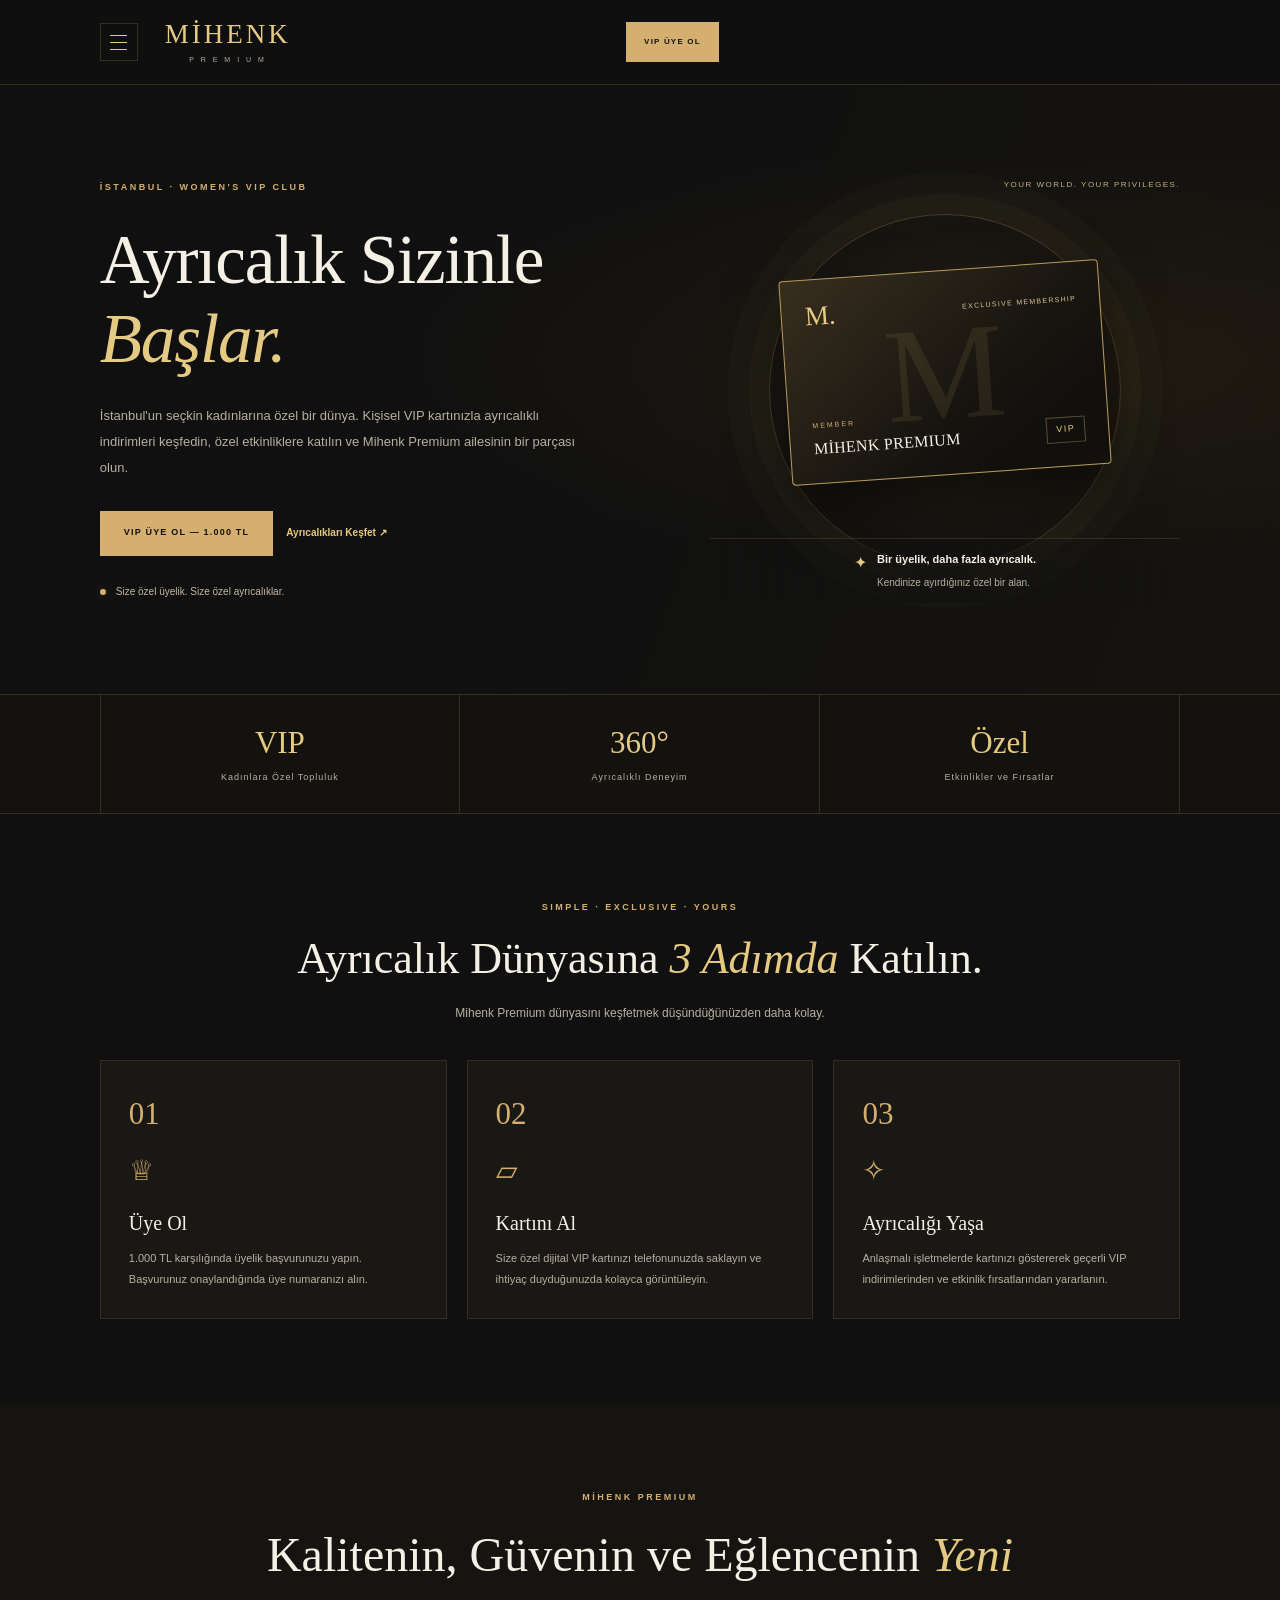
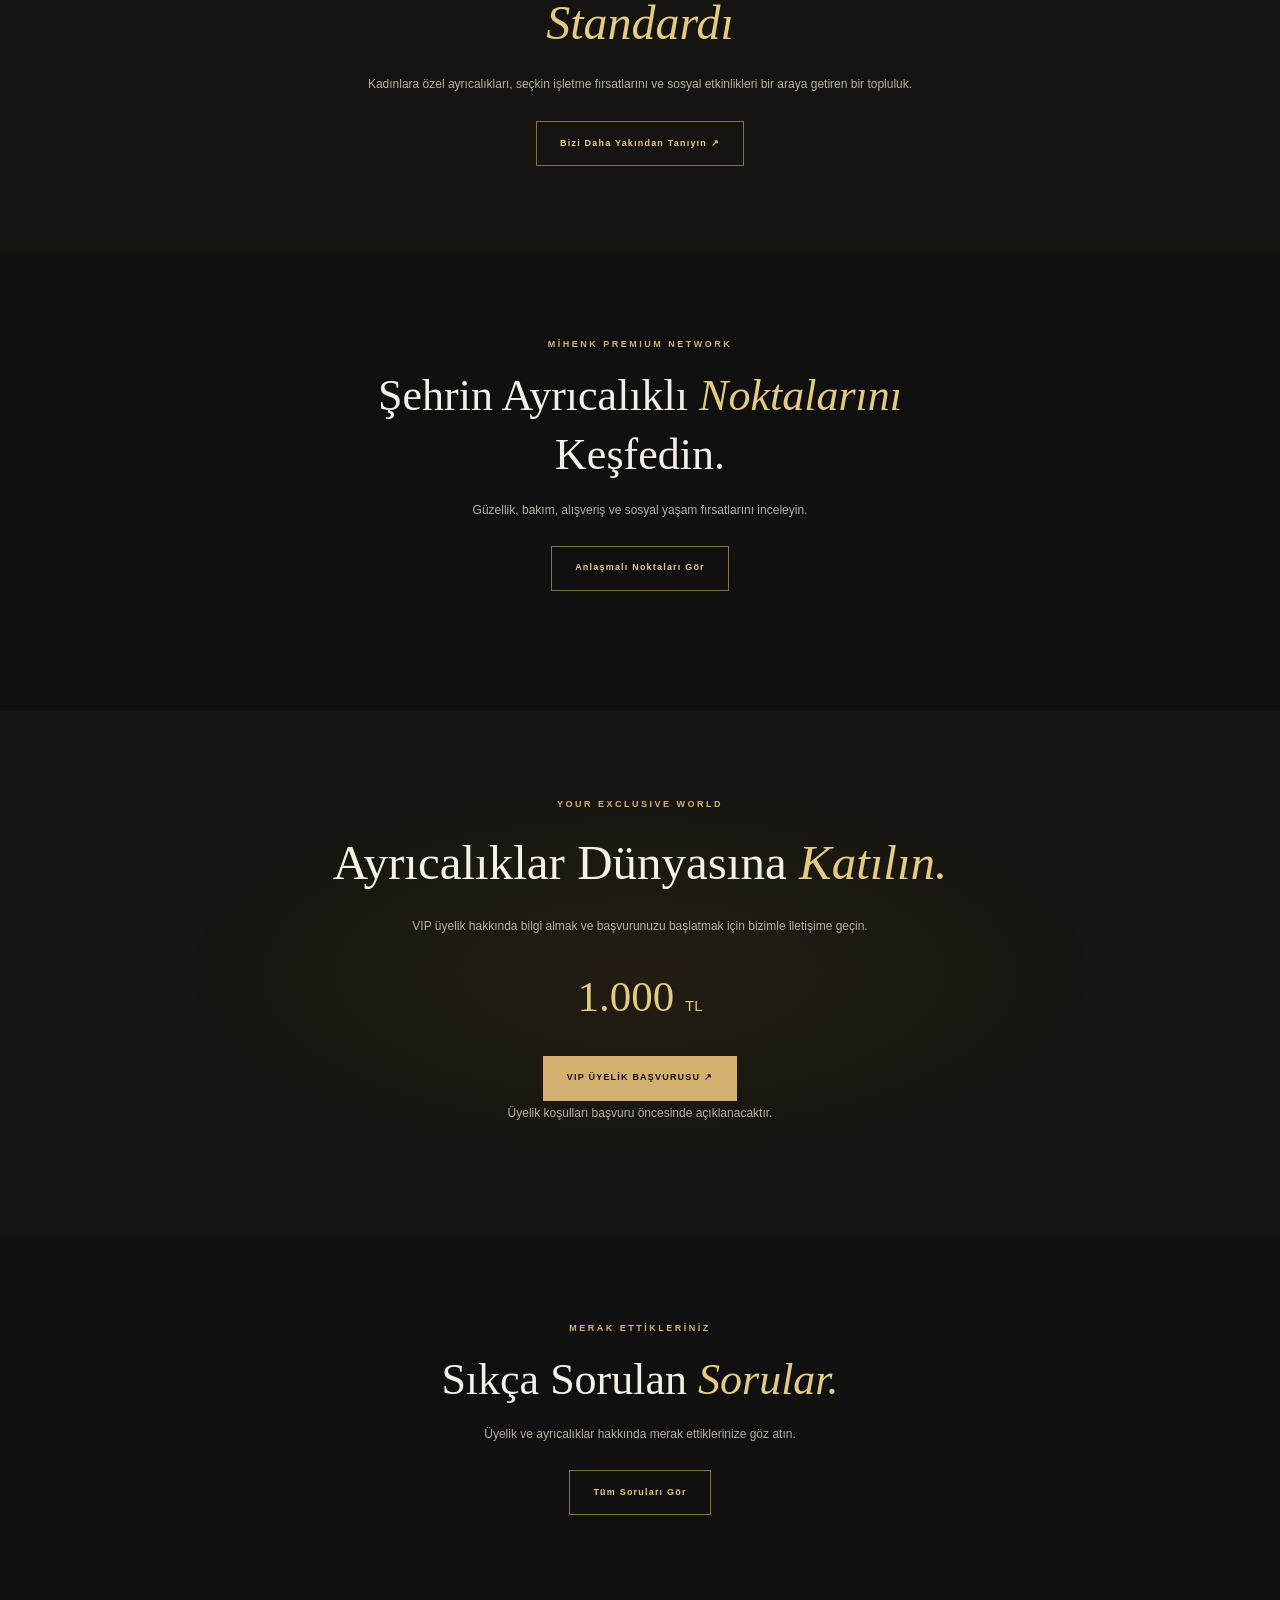
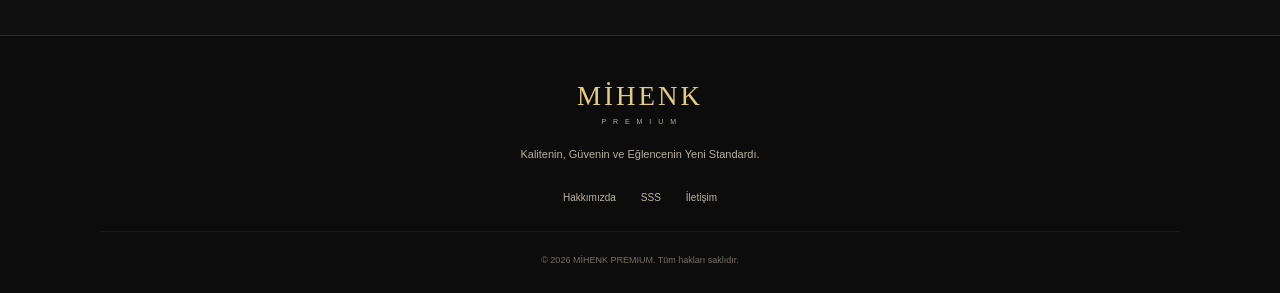
==== index.html @ b71041aa "Remove external font dependency" ====
<!DOCTYPE html>
<html lang="tr">
<head>
  <meta charset="UTF-8">
  <meta name="viewport" content="width=device-width, initial-scale=1.0">
  <meta name="theme-color" content="#101010">
  <meta name="description" content="MİHENK PREMIUM ile İstanbul'da kadınlara özel VIP ayrıcalıkları, fırsatları ve etkinlikleri keşfedin.">
  <title>MİHENK PREMIUM | Ana Sayfa</title>
  <link rel="stylesheet" href="style.css">
</head>
<body>

<header class="site-header">
  <button class="menu-toggle" id="menuToggle" aria-label="Menüyü aç" aria-expanded="false" aria-controls="mainNav" type="button">
    <span></span><span></span><span></span>
  </button>

  <a class="logo" href="index.html">
    <span class="logo-main">MİHENK</span>
    <span class="logo-sub">P R E M I U M</span>
  </a>

  <nav class="main-nav" id="mainNav">
    <a href="index.html">Ana Sayfa</a>
    <a href="hakkimizda.html">Hakkımızda</a>
    <a href="anlasmali-noktalar.html">Anlaşmalı Noktalar</a>
    <a href="magaza.html">Mağaza</a>
    <a href="etkinlikler.html">Etkinlikler</a>
    <a href="sss.html">SSS</a>
    <a href="iletisim.html">İletişim</a>
  </nav>

  <a class="button button-gold header-cta" href="iletisim.html">VIP ÜYE OL</a>
</header>

<main>
  <section class="hero">
    <div class="hero-content">
      <p class="eyebrow">İSTANBUL · WOMEN'S VIP CLUB</p>

      <h1>Ayrıcalık Sizinle <span>Başlar.</span></h1>

      <p class="hero-description">
        İstanbul'un seçkin kadınlarına özel bir dünya.
        Kişisel VIP kartınızla ayrıcalıklı indirimleri keşfedin,
        özel etkinliklere katılın ve Mihenk Premium ailesinin
        bir parçası olun.
      </p>

      <div class="hero-actions">
        <a class="button button-gold" href="iletisim.html">VIP ÜYE OL — 1.000 TL</a>
        <a class="text-link" href="anlasmali-noktalar.html">Ayrıcalıkları Keşfet ↗</a>
      </div>

      <div class="hero-trust">
        <span class="trust-dot"></span>
        <span>Size özel üyelik. Size özel ayrıcalıklar.</span>
      </div>
    </div>

    <div class="hero-visual">
      <div class="card-glow"></div>

      <div class="vip-card">
        <div class="vip-card-top">
          <span class="card-symbol">M.</span>
          <span class="card-label">EXCLUSIVE MEMBERSHIP</span>
        </div>

        <div class="card-emblem">M</div>

        <div class="vip-card-bottom">
          <div>
            <span class="card-small">MEMBER</span>
            <p>MİHENK PREMIUM</p>
          </div>
          <span class="card-chip">VIP</span>
        </div>
      </div>

      <div class="floating-label">
        <span class="floating-icon">✦</span>
        <div>
          <strong>Bir üyelik, daha fazla ayrıcalık.</strong>
          <p>Kendinize ayırdığınız özel bir alan.</p>
        </div>
      </div>

      <p class="visual-caption">YOUR WORLD. YOUR PRIVILEGES.</p>
    </div>
  </section>

  <section class="stats-section">
    <div class="stat-item">
      <span class="stat-number">VIP</span>
      <p>Kadınlara Özel Topluluk</p>
    </div>
    <div class="stat-item">
      <span class="stat-number">360°</span>
      <p>Ayrıcalıklı Deneyim</p>
    </div>
    <div class="stat-item">
      <span class="stat-number">Özel</span>
      <p>Etkinlikler ve Fırsatlar</p>
    </div>
  </section>

  <section class="section-pad">
    <div class="section-heading">
      <p class="eyebrow">SIMPLE · EXCLUSIVE · YOURS</p>
      <h2>Ayrıcalık Dünyasına <span>3 Adımda</span> Katılın.</h2>
      <p>Mihenk Premium dünyasını keşfetmek düşündüğünüzden daha kolay.</p>
    </div>

    <div class="steps-grid">
      <article class="step-card">
        <span class="step-number">01</span>
        <span class="step-icon">♕</span>
        <h3>Üye Ol</h3>
        <p>1.000 TL karşılığında üyelik başvurunuzu yapın. Başvurunuz onaylandığında üye numaranızı alın.</p>
      </article>

      <article class="step-card">
        <span class="step-number">02</span>
        <span class="step-icon">▱</span>
        <h3>Kartını Al</h3>
        <p>Size özel dijital VIP kartınızı telefonunuzda saklayın ve ihtiyaç duyduğunuzda kolayca görüntüleyin.</p>
      </article>

      <article class="step-card">
        <span class="step-number">03</span>
        <span class="step-icon">✧</span>
        <h3>Ayrıcalığı Yaşa</h3>
        <p>Anlaşmalı işletmelerde kartınızı göstererek geçerli VIP indirimlerinden ve etkinlik fırsatlarından yararlanın.</p>
      </article>
    </div>
  </section>

  <section class="section-pad home-about">
    <div class="about-intro">
      <p class="eyebrow">MİHENK PREMIUM</p>
      <h2>Kalitenin, Güvenin ve Eğlencenin <span>Yeni Standardı</span></h2>
      <p>
        Kadınlara özel ayrıcalıkları, seçkin işletme fırsatlarını ve
        sosyal etkinlikleri bir araya getiren bir topluluk.
      </p>
      <a class="button button-outline" href="hakkimizda.html">Bizi Daha Yakından Tanıyın ↗</a>
    </div>
  </section>

  <section class="section-pad">
    <div class="section-heading">
      <p class="eyebrow">MİHENK PREMIUM NETWORK</p>
      <h2>Şehrin Ayrıcalıklı <span>Noktalarını</span> Keşfedin.</h2>
      <p>Güzellik, bakım, alışveriş ve sosyal yaşam fırsatlarını inceleyin.</p>
      <a class="button button-outline" href="anlasmali-noktalar.html">Anlaşmalı Noktaları Gör</a>
    </div>
  </section>

  <section class="membership-section section-pad">
    <div class="membership-inner">
      <p class="eyebrow">YOUR EXCLUSIVE WORLD</p>
      <h2>Ayrıcalıklar Dünyasına <span>Katılın.</span></h2>
      <p>VIP üyelik hakkında bilgi almak ve başvurunuzu başlatmak için bizimle iletişime geçin.</p>
      <div class="membership-price">1.000 <span>TL</span></div>
      <a class="button button-gold" href="iletisim.html">VIP ÜYELİK BAŞVURUSU ↗</a>
      <p class="membership-note">Üyelik koşulları başvuru öncesinde açıklanacaktır.</p>
    </div>
  </section>

  <section class="section-pad">
    <div class="section-heading">
      <p class="eyebrow">MERAK ETTİKLERİNİZ</p>
      <h2>Sıkça Sorulan <span>Sorular.</span></h2>
      <p>Üyelik ve ayrıcalıklar hakkında merak ettiklerinize göz atın.</p>
      <a class="button button-outline" href="sss.html">Tüm Soruları Gör</a>
    </div>
  </section>
</main>

<footer class="site-footer">
  <a class="logo" href="index.html">
    <span class="logo-main">MİHENK</span>
    <span class="logo-sub">P R E M I U M</span>
  </a>
  <p>Kalitenin, Güvenin ve Eğlencenin Yeni Standardı.</p>
  <div class="footer-links">
    <a href="hakkimizda.html">Hakkımızda</a>
    <a href="sss.html">SSS</a>
    <a href="iletisim.html">İletişim</a>
  </div>
  <p class="copyright">© 2026 MİHENK PREMIUM. Tüm hakları saklıdır.</p>
</footer>

<script>
  const menuToggle = document.getElementById("menuToggle");
  const mainNav = document.getElementById("mainNav");

  menuToggle.addEventListener("click", () => {
    const isOpen = mainNav.classList.toggle("is-open");
    menuToggle.setAttribute("aria-expanded", String(isOpen));
    menuToggle.setAttribute("aria-label", isOpen ? "Menüyü kapat" : "Menüyü aç");
  });

  mainNav.querySelectorAll("a").forEach(link => {
    link.addEventListener("click", () => {
      mainNav.classList.remove("is-open");
      menuToggle.setAttribute("aria-expanded", "false");
      menuToggle.setAttribute("aria-label", "Menüyü aç");
    });
  });

  document.addEventListener("click", event => {
    if (!mainNav.contains(event.target) && !menuToggle.contains(event.target)) {
      mainNav.classList.remove("is-open");
      menuToggle.setAttribute("aria-expanded", "false");
      menuToggle.setAttribute("aria-label", "Menüyü aç");
    }
  });

  document.addEventListener("keydown", event => {
    if (event.key === "Escape") {
      mainNav.classList.remove("is-open");
      menuToggle.setAttribute("aria-expanded", "false");
      menuToggle.setAttribute("aria-label", "Menüyü aç");
      menuToggle.focus();
    }
  });
</script>

</body>
</html>
---- style.css ----
/* =========================================================
   MİHENK PREMIUM
   COMPLETE STYLE.CSS
   ========================================================= */

/* 1. VARIABLES */

:root {
  --bg: #101010;
  --bg-soft: #151411;
  --bg-card: #1a1814;
  --gold: #d4af70;
  --gold-light: #e5ca83;
  --gold-dark: #8b7040;
  --text: #f5f0e6;
  --muted: #b8afa0;
  --border: #352d20;
  --heading: Georgia, "Times New Roman", serif;
--body: Arial, Helvetica, sans-serif;
  --page-padding: 7.8%;
  --transition: 0.25s ease;
}

/* 2. RESET */

* {
  box-sizing: border-box;
}

html {
  scroll-behavior: smooth;
  scroll-padding-top: 100px;
}

body {
  margin: 0;
  background: var(--bg);
  color: var(--text);
  font-family: var(--body);
  font-size: 14px;
  line-height: 1.6;
  -webkit-font-smoothing: antialiased;
}

h1,
h2,
h3,
h4,
p {
  overflow-wrap: break-word;
}

a {
  color: inherit;
  text-decoration: none;
}

img,
svg {
  display: block;
  max-width: 100%;
}

button,
input,
select,
textarea {
  font: inherit;
}

button {
  color: inherit;
}

[hidden] {
  display: none !important;
}

::selection {
  background: var(--gold);
  color: #101010;
}

:focus-visible {
  outline: 2px solid var(--gold-light);
  outline-offset: 4px;
}

/* 3. COMMON ELEMENTS */

.eyebrow {
  margin: 0;
  color: var(--gold);
  font-size: 9px;
  font-weight: 600;
  letter-spacing: 2.5px;
  line-height: 1.8;
  text-transform: uppercase;
}

.section-pad {
  padding: 85px var(--page-padding);
}

.section-heading {
  max-width: 700px;
  margin: 0 auto 35px;
  text-align: center;
}

.section-heading h2 {
  margin: 14px 0;
  font-family: var(--heading);
  font-size: clamp(31px, 4vw, 44px);
  font-weight: 400;
  line-height: 1.35;
}

.section-heading h2 span,
.split-content h2 span,
.page-hero h1 span,
.about-page-copy h2 span,
.about-experience-heading h2 span,
.store-welcome h2 span,
.store-benefit-content h2 span,
.event-featured-copy h2 span,
.events-cta h2 span,
.contact-intro h2 span,
.contact-form-heading h2 span,
.contact-partner-cta h2 span,
.faq-intro h2 span,
.cta-section h2 span,
.home-cta h2 span,
.faq-contact-copy h2 span {
  color: var(--gold-light);
  font-style: italic;
}

.section-heading > p:last-of-type {
  color: var(--muted);
  font-size: 12px;
  line-height: 1.9;
}

.section-heading .button {
  margin-top: 12px;
}

.section-note {
  max-width: 850px;
  margin: 30px auto 0;
  color: #8f8779;
  font-size: 10px;
  line-height: 1.9;
  text-align: center;
}

.text-link {
  display: inline-flex;
  align-items: center;
  gap: 8px;
  color: var(--gold-light);
  font-size: 10px;
  font-weight: 600;
  transition: color var(--transition);
}

.text-link:hover {
  color: #fff0c4;
}

/* 4. BUTTONS */

.button {
  display: inline-flex;
  min-height: 45px;
  align-items: center;
  justify-content: center;
  gap: 10px;
  padding: 13px 23px;
  border: 1px solid transparent;
  border-radius: 0;
  font-size: 9px;
  font-weight: 700;
  letter-spacing: 1.2px;
  line-height: 1.5;
  text-align: center;
  cursor: pointer;
  transition:
    background var(--transition),
    color var(--transition),
    border-color var(--transition),
    transform var(--transition);
}

.button:hover {
  transform: translateY(-2px);
}

.button-gold {
  border-color: var(--gold);
  background: var(--gold);
  color: #14110c;
}

.button-gold:hover {
  border-color: var(--gold-light);
  background: var(--gold-light);
  color: #101010;
}

.button-outline {
  border-color: var(--gold-dark);
  background: transparent;
  color: var(--gold-light);
}

.button-outline:hover {
  border-color: var(--gold);
  background: #d4af7012;
  color: #fff0c4;
}

.button-dark {
  border-color: var(--border);
  background: #171612;
  color: var(--text);
}

.button-dark:hover {
  border-color: var(--gold-dark);
}

/* 5. HEADER */

.site-header {
  position: sticky;
  z-index: 1000;
  top: 0;
  display: grid;
  grid-template-columns: 45px minmax(130px, 1fr) auto minmax(120px, 1fr);
  align-items: center;
  gap: 20px;
  min-height: 85px;
  padding: 12px var(--page-padding);
  border-bottom: 1px solid var(--border);
  background: rgba(16, 16, 16, 0.97);
  backdrop-filter: blur(14px);
  -webkit-backdrop-filter: blur(14px);
}

.logo {
  display: inline-flex;
  width: fit-content;
  flex-shrink: 0;
  flex-direction: column;
  align-items: center;
  justify-content: center;
}

.logo-main {
  color: var(--gold-light);
  font-family: var(--heading);
  font-size: 27px;
  font-weight: 500;
  letter-spacing: 3px;
  line-height: 1.15;
}

.logo-sub {
  margin-top: 5px;
  color: var(--muted);
  font-size: 7px;
  font-weight: 500;
  letter-spacing: 2.5px;
  line-height: 1.4;
  text-align: center;
}

.menu-toggle {
  display: flex;
  width: 38px;
  height: 38px;
  align-items: center;
  justify-content: center;
  flex-direction: column;
  gap: 6px;
  padding: 7px;
  border: 1px solid var(--border);
  background: transparent;
  cursor: pointer;
  transition: border-color var(--transition);
}

.menu-toggle:hover {
  border-color: var(--gold-dark);
}

.menu-toggle span {
  display: block;
  width: 17px;
  height: 1px;
  background: var(--gold-light);
  transition: transform var(--transition), opacity var(--transition);
}

.menu-toggle[aria-expanded="true"] span:first-child {
  transform: translateY(3.5px) rotate(45deg);
}

.menu-toggle[aria-expanded="true"] span:nth-child(2) {
  opacity: 0;
}

.menu-toggle[aria-expanded="true"] span:last-child {
  transform: translateY(-3.5px) rotate(-45deg);
}

.main-nav {
  position: absolute;
  top: calc(100% + 1px);
  left: var(--page-padding);
  display: flex;
  width: min(340px, calc(100vw - 2 * var(--page-padding)));
  max-height: 75vh;
  flex-direction: column;
  overflow-y: auto;
  padding: 12px 22px;
  border: 1px solid var(--border);
  background: #13120f;
  box-shadow: 0 20px 50px #0008;
  opacity: 0;
  pointer-events: none;
  transform: translateY(-8px);
  transition: opacity var(--transition), transform var(--transition);
}

.main-nav.is-open {
  opacity: 1;
  pointer-events: auto;
  transform: translateY(0);
}

.main-nav a {
  display: block;
  padding: 15px 5px;
  border-bottom: 1px solid #352d206b;
  color: #e2dbcf;
  font-size: 12px;
  transition: color var(--transition);
}

.main-nav a:last-child {
  border-bottom: 0;
}

.main-nav a:hover,
.main-nav a[aria-current="page"] {
  color: var(--gold-light);
}

.header-cta {
  justify-self: end;
  min-height: 40px;
  padding: 11px 17px;
  font-size: 8px;
}

/* 6. HOMEPAGE HERO */

.hero {
  position: relative;
  display: grid;
  min-height: 610px;
  grid-template-columns: minmax(0, 1.1fr) minmax(0, 0.9fr);
  align-items: center;
  gap: 35px;
  overflow: hidden;
  padding: 80px var(--page-padding);
  border-bottom: 1px solid var(--border);
  background:
    radial-gradient(ellipse at 80% 45%, #72501d24, transparent 45%),
    linear-gradient(110deg, #101010 45%, #15130f);
}

.hero-content {
  position: relative;
  z-index: 1;
  max-width: 650px;
  min-width: 0;
}

.hero h1 {
  margin: 24px 0;
  font-family: var(--heading);
  font-size: clamp(43px, 5.4vw, 74px);
  font-weight: 400;
  line-height: 1.15;
  letter-spacing: -1.2px;
}

.hero h1 span {
  display: block;
  color: var(--gold-light);
  font-style: italic;
}

.hero-description {
  max-width: 490px;
  color: var(--muted);
  font-size: 13px;
  line-height: 2;
}

.hero-actions {
  display: flex;
  flex-wrap: wrap;
  align-items: center;
  gap: 13px;
  margin-top: 30px;
}

.hero-trust {
  display: flex;
  align-items: center;
  gap: 10px;
  margin-top: 28px;
  color: #c3b8a6;
  font-size: 10px;
}

.trust-dot {
  width: 6px;
  height: 6px;
  flex-shrink: 0;
  border-radius: 50%;
  background: var(--gold);
  box-shadow: 0 0 12px #d4af7050;
}

/* 7. VIP CARD — MATCHES YOUR HTML */

.hero-visual {
  position: relative;
  display: flex;
  width: 100%;
  min-width: 0;
  min-height: 440px;
  align-items: center;
  justify-content: center;
  overflow: hidden;
  isolation: isolate;
}

.hero-visual::before {
  position: absolute;
  z-index: -2;
  top: 50%;
  left: 50%;
  width: 350px;
  height: 350px;
  border: 1px solid #d4af7040;
  border-radius: 50%;
  box-shadow:
    0 0 0 20px #d4af7008,
    0 0 0 42px #d4af7005;
  content: "";
  transform: translate(-50%, -50%);
}

.card-glow {
  position: absolute;
  z-index: -1;
  top: 50%;
  left: 50%;
  width: 310px;
  height: 310px;
  border-radius: 50%;
  background: radial-gradient(
    circle,
    #d4af7018,
    #d4af7005 55%,
    transparent 75%
  );
  pointer-events: none;
  transform: translate(-50%, -50%);
}

.vip-card {
  position: relative;
  z-index: 2;
  display: flex;
  width: 320px;
  max-width: calc(100% - 30px);
  height: 205px;
  min-height: 205px;
  flex: 0 1 320px;
  flex-direction: column;
  align-items: stretch;
  justify-content: space-between;
  gap: 0;
  margin: -35px 0 0;
  padding: 23px;
  overflow: hidden;
  border: 1px solid #b99a5c;
  border-radius: 4px;
  background:
    linear-gradient(135deg, #d4af7017, transparent 60%),
    linear-gradient(145deg, #282116, #11100d 80%);
  box-shadow: 0 22px 55px #0008;
  text-align: left;
  transform: rotate(-4deg);
  transition: transform 0.3s ease;
}

.vip-card:hover {
  transform: rotate(0deg) translateY(-3px);
}

.vip-card .vip-card-top {
  position: relative;
  z-index: 2;
  display: flex;
  width: 100%;
  flex: 0 0 auto;
  flex-direction: row;
  align-items: center;
  justify-content: space-between;
  gap: 12px;
  margin: 0;
  padding: 0;
}

.vip-card .card-symbol {
  display: block;
  position: static;
  flex: 0 0 auto;
  color: var(--gold-light);
  font-family: var(--heading);
  font-size: 27px;
  line-height: 1;
}

.vip-card .card-label {
  display: block;
  position: static;
  flex: 0 1 auto;
  margin: 0;
  color: #d8c49b;
  font-family: var(--body);
  font-size: 7px;
  font-weight: 500;
  letter-spacing: 1.3px;
  line-height: 1.6;
  text-align: right;
}

.vip-card .card-emblem {
  position: absolute;
  z-index: 0;
  top: 50%;
  left: 50%;
  display: block;
  width: auto;
  margin: 0;
  padding: 0;
  color: #d4af701b;
  font-family: var(--heading);
  font-size: 135px;
  font-weight: 400;
  line-height: 1;
  pointer-events: none;
  transform: translate(-50%, -50%);
}

.vip-card .vip-card-bottom {
  position: relative;
  z-index: 2;
  display: flex;
  width: 100%;
  flex: 0 0 auto;
  flex-direction: row;
  align-items: flex-end;
  justify-content: space-between;
  gap: 12px;
  margin: 0;
  padding: 0;
}

.vip-card .vip-card-bottom > div {
  display: block;
  min-width: 0;
  margin: 0;
  padding: 0;
}

.vip-card .card-small {
  display: block;
  position: static;
  margin: 0 0 7px;
  color: var(--gold);
  font-size: 7px;
  letter-spacing: 2px;
  line-height: 1.4;
}

.vip-card .vip-card-bottom p {
  display: block;
  position: static;
  margin: 0;
  padding: 0;
  color: var(--text);
  font-family: var(--heading);
  font-size: 16px;
  font-weight: 400;
  letter-spacing: 0.3px;
  line-height: 1.4;
}

.vip-card .card-chip {
  display: block;
  position: static;
  flex: 0 0 auto;
  margin: 0;
  padding: 6px 9px;
  border: 1px solid #d4af7060;
  color: var(--gold-light);
  font-size: 9px;
  letter-spacing: 1.5px;
  line-height: 1.3;
}

.floating-label {
  position: absolute;
  z-index: 3;
  right: 0;
  bottom: 7px;
  left: 0;
  display: flex;
  width: 100%;
  flex-direction: row;
  align-items: flex-start;
  justify-content: center;
  gap: 10px;
  margin: 0;
  padding: 12px 8px;
  border-top: 1px solid #d4af7026;
  background: linear-gradient(90deg, transparent, #101010b8, transparent);
  text-align: left;
}

.floating-icon {
  display: block;
  flex: 0 0 auto;
  margin: 0;
  color: var(--gold-light);
  font-size: 16px;
  line-height: 1.5;
}

.floating-label > div {
  min-width: 0;
}

.floating-label strong {
  display: block;
  margin: 0;
  color: var(--text);
  font-size: 11px;
  line-height: 1.6;
}

.floating-label p {
  display: block;
  margin: 5px 0 0;
  color: var(--muted);
  font-size: 10px;
  line-height: 1.7;
}

.visual-caption {
  position: absolute;
  z-index: 2;
  top: 8px;
  right: 0;
  margin: 0;
  color: #c1ad82;
  font-size: 8px;
  letter-spacing: 1.5px;
  line-height: 1.7;
  text-align: right;
}

/* 8. STATS */

.stats-section {
  display: grid;
  grid-template-columns: repeat(3, minmax(0, 1fr));
  padding: 0 var(--page-padding);
  border-bottom: 1px solid var(--border);
  background: #13120f;
}

.stat-item {
  padding: 28px 15px;
  border-right: 1px solid var(--border);
  text-align: center;
}

.stat-item:first-child {
  border-left: 1px solid var(--border);
}

.stat-number {
  color: var(--gold-light);
  font-family: var(--heading);
  font-size: 31px;
  line-height: 1.3;
}

.stat-item p,
.stat-label {
  margin: 7px 0 0;
  color: var(--muted);
  font-size: 9px;
  letter-spacing: 1px;
}

/* 9. STEPS AND CARDS */

.steps-grid,
.feature-grid,
.benefits-grid {
  display: grid;
  grid-template-columns: repeat(3, minmax(0, 1fr));
  gap: 20px;
}

.step-card,
.feature-card,
.benefit-card {
  position: relative;
  min-width: 0;
  padding: 28px;
  border: 1px solid var(--border);
  background: var(--bg-card);
  transition: border-color var(--transition), transform var(--transition);
}

.step-card:hover,
.feature-card:hover,
.benefit-card:hover {
  border-color: var(--gold-dark);
  transform: translateY(-4px);
}

.step-number {
  color: var(--gold);
  font-family: var(--heading);
  font-size: 31px;
}

.step-icon,
.feature-icon,
.benefit-icon {
  display: block;
  margin-top: 10px;
  color: var(--gold);
  font-size: 28px;
}

.step-card h3,
.feature-card h3,
.benefit-card h3 {
  margin: 16px 0 10px;
  font-family: var(--heading);
  font-size: 20px;
  font-weight: 400;
  line-height: 1.45;
}

.step-card p,
.feature-card p,
.benefit-card p {
  margin: 0;
  color: var(--muted);
  font-size: 11px;
  line-height: 1.9;
}

/* 10. HOMEPAGE ABOUT */

.home-about {
  background: #151411;
}

.about-intro {
  max-width: 820px;
  margin: 0 auto;
  text-align: center;
}

.about-intro h2 {
  margin: 16px 0;
  font-family: var(--heading);
  font-size: clamp(32px, 4.5vw, 48px);
  font-weight: 400;
  line-height: 1.4;
}

.about-intro h2 span {
  color: var(--gold-light);
  font-style: italic;
}

.about-intro > p:not(.eyebrow) {
  max-width: 620px;
  margin: 0 auto 25px;
  color: var(--muted);
  font-size: 12px;
  line-height: 2;
}

/* 11. SPLIT SECTIONS */

.split-section {
  display: grid;
  grid-template-columns: minmax(0, 1fr) minmax(0, 1fr);
  align-items: center;
  gap: 65px;
}

.split-content h2 {
  margin: 16px 0;
  font-family: var(--heading);
  font-size: clamp(32px, 4vw, 46px);
  font-weight: 400;
  line-height: 1.3;
}

.split-content > p:not(.eyebrow) {
  color: var(--muted);
  font-size: 12px;
  line-height: 2;
}

.split-content .button {
  margin-top: 18px;
}

.split-art {
  position: relative;
  display: flex;
  min-height: 370px;
  align-items: center;
  justify-content: center;
  overflow: hidden;
  border: 1px solid #554326;
  background:
    radial-gradient(ellipse at center, #7b5d2d38, transparent 65%),
    #171510;
}

.split-art::before {
  position: absolute;
  width: 240px;
  height: 240px;
  border: 1px solid #d4af7050;
  border-radius: 50%;
  box-shadow: 0 0 0 20px #d4af7008, 0 0 0 40px #d4af7005;
  content: "";
}

.split-art-letter {
  position: relative;
  color: #d4af7035;
  font-family: var(--heading);
  font-size: 170px;
}

/* 12. MEMBERSHIP CTA */

.membership-section,
.cta-section,
.home-cta {
  position: relative;
  overflow: hidden;
  background:
    radial-gradient(ellipse at center, #72501d25, transparent 60%),
    #151411;
  text-align: center;
}

.membership-inner {
  max-width: 760px;
  margin: 0 auto;
}

.membership-inner h2,
.cta-section h2,
.home-cta h2 {
  margin: 18px auto;
  font-family: var(--heading);
  font-size: clamp(33px, 4.5vw, 49px);
  font-weight: 400;
  line-height: 1.35;
}

.membership-inner h2 span {
  color: var(--gold-light);
  font-style: italic;
}

.membership-inner > p:not(.eyebrow),
.cta-section > p:not(.eyebrow),
.home-cta > p:not(.eyebrow) {
  max-width: 620px;
  margin: 0 auto 25px;
  color: var(--muted);
  font-size: 12px;
  line-height: 2;
}

.membership-price {
  margin: 24px 0;
  color: var(--gold-light);
  font-family: var(--heading);
  font-size: 43px;
}

.membership-price span {
  font-family: var(--body);
  font-size: 15px;
}

.membership-inner .membership-note {
  margin-top: 18px;
  color: #8f8779;
  font-size: 10px;
}

/* 13. INNER PAGE HERO */

.page-hero {
  padding: 85px var(--page-padding) 65px;
  border-bottom: 1px solid var(--border);
  background:
    radial-gradient(ellipse at 80% 10%, #72501d20, transparent 45%),
    #101010;
}

.page-hero h1 {
  max-width: 850px;
  margin: 20px 0;
  font-family: var(--heading);
  font-size: clamp(38px, 5vw, 62px);
  font-weight: 400;
  line-height: 1.2;
}

.page-hero > p:not(.eyebrow) {
  max-width: 620px;
  color: var(--muted);
  font-size: 13px;
  line-height: 2;
}

.breadcrumbs {
  display: flex;
  flex-wrap: wrap;
  gap: 12px;
  margin-top: 28px;
  color: #9d9383;
  font-size: 11px;
}

.breadcrumbs a:hover {
  color: var(--gold-light);
}

/* 14. ABOUT PAGE */

.about-page-intro {
  display: grid;
  grid-template-columns: minmax(0, 1fr) minmax(0, 0.85fr);
  align-items: center;
  gap: 65px;
}

.about-page-copy h2,
.about-experience-heading h2 {
  margin: 18px 0;
  font-family: var(--heading);
  font-size: clamp(32px, 4vw, 46px);
  font-weight: 400;
  line-height: 1.3;
}

.about-page-copy > p:not(.eyebrow) {
  color: var(--muted);
  font-size: 13px;
  line-height: 2;
}

.about-page-copy .button {
  margin-top: 15px;
}

.about-page-art {
  position: relative;
  display: flex;
  min-height: 390px;
  align-items: center;
  justify-content: center;
  overflow: hidden;
  border: 1px solid #554326;
  background:
    radial-gradient(ellipse at center, #7b5d2d38, transparent 65%),
    #171510;
}

.about-art-ring {
  position: absolute;
  width: 250px;
  height: 250px;
  border: 1px solid #d4af7060;
  border-radius: 50%;
  box-shadow: 0 0 0 20px #d4af7008, 0 0 0 40px #d4af7005;
}

.about-art-letter {
  color: #d4af7030;
  font-family: var(--heading);
  font-size: 210px;
  line-height: 1;
}

.about-art-caption {
  position: absolute;
  right: 20px;
  bottom: 20px;
  left: 20px;
  padding-top: 14px;
  border-top: 1px solid #d4af7030;
  color: var(--gold-light);
  font-size: 10px;
  letter-spacing: 2px;
}

.about-art-caption p {
  margin: 5px 0 0;
  color: var(--muted);
  font-size: 8px;
}

.values-section {
  background: #151411;
}

.about-experience {
  display: grid;
  grid-template-columns: minmax(0, 0.8fr) minmax(0, 1.2fr);
  gap: 55px;
}

.about-experience-heading h2 {
  max-width: 470px;
}

.experience-list {
  border-top: 1px solid var(--border);
}

.experience-row {
  display: grid;
  grid-template-columns: 55px minmax(0, 1fr);
  gap: 18px;
  padding: 23px 0;
  border-bottom: 1px solid var(--border);
}

.experience-number {
  color: var(--gold);
  font-family: var(--heading);
  font-size: 20px;
}

.experience-row h3 {
  margin: 0 0 8px;
  font-family: var(--heading);
  font-size: 18px;
  font-weight: 400;
}

.experience-row p {
  margin: 0;
  color: var(--muted);
  font-size: 12px;
  line-height: 1.9;
}

/* 15. PARTNER PAGE */

.partners-intro {
  background: #101010;
}

.partner-highlight {
  display: flex;
  align-items: flex-start;
  gap: 22px;
  max-width: 850px;
  margin: 0 auto;
  padding: 28px;
  border: 1px solid var(--border);
  background: linear-gradient(120deg, #1c1a15, #121212);
}

.partner-highlight-icon {
  flex-shrink: 0;
  color: var(--gold);
  font-family: var(--heading);
  font-size: 38px;
  line-height: 1.2;
}

.partner-highlight h3 {
  margin: 10px 0;
  font-family: var(--heading);
  font-size: 24px;
  font-weight: 400;
}

.partner-highlight p:not(.eyebrow) {
  margin: 0;
  color: var(--muted);
  font-size: 12px;
  line-height: 1.9;
}

.partner-categories,
.partner-usage {
  background: #151411;
}

.partner-card-icon {
  display: block;
  margin-bottom: 10px;
  color: var(--gold);
  font-size: 28px;
}

.category-wellness {
  background: radial-gradient(ellipse at 85% 15%, #48634a30, transparent 50%), #191713;
}

.category-experience {
  background: radial-gradient(ellipse at 85% 15%, #67502e35, transparent 50%), #191713;
}

.partner-list-section {
  background: #101010;
}

.partner-empty {
  max-width: 680px;
  margin: 0 auto;
  padding: 45px 30px;
  border: 1px solid var(--border);
  background: linear-gradient(145deg, #1b1915, #121212);
  text-align: center;
}

.partner-empty-symbol {
  color: #d4af7045;
  font-family: var(--heading);
  font-size: 65px;
  line-height: 1.2;
}

.partner-empty h3 {
  margin: 15px 0;
  font-family: var(--heading);
  font-size: 26px;
  font-weight: 400;
}

.partner-empty p {
  max-width: 490px;
  margin: 0 auto 25px;
  color: var(--muted);
  font-size: 12px;
  line-height: 2;
}

/* 16. STORE PAGE */

.store-welcome {
  display: grid;
  grid-template-columns: minmax(0, 1fr) 220px;
  align-items: center;
  gap: 35px;
  padding: 35px;
  border: 1px solid var(--border);
  background: radial-gradient(ellipse at 90% 20%, #72501d20, transparent 50%), #151411;
}

.store-welcome h2 {
  margin: 14px 0;
  font-family: var(--heading);
  font-size: clamp(30px, 4vw, 43px);
  font-weight: 400;
  line-height: 1.3;
}

.store-welcome > div:first-child > p:last-child {
  max-width: 650px;
  color: var(--muted);
  font-size: 12px;
  line-height: 2;
}

.store-welcome-mark {
  display: flex;
  min-height: 170px;
  align-items: center;
  justify-content: center;
  flex-direction: column;
  border: 1px solid #d4af7040;
  background: #d4af7008;
}

.store-welcome-mark span {
  color: #d4af7070;
  font-family: var(--heading);
  font-size: 90px;
  line-height: 1;
}

.store-welcome-mark p {
  margin: 12px 0 0;
  color: var(--gold);
  font-size: 8px;
  letter-spacing: 2px;
}

.store-catalog {
  background: #151411;
}

.catalog-heading {
  display: flex;
  align-items: flex-end;
  justify-content: space-between;
  gap: 25px;
  margin-bottom: 30px;
}

.catalog-heading h2 {
  margin: 10px 0 0;
  font-family: var(--heading);
  font-size: clamp(30px, 4vw, 42px);
  font-weight: 400;
}

.catalog-heading h2 span {
  color: var(--gold-light);
  font-style: italic;
}

.store-search,
.faq-search {
  display: flex;
  width: min(100%, 310px);
  min-height: 45px;
  align-items: center;
  gap: 10px;
  padding: 0 13px;
  border: 1px solid var(--border);
  background: #101010;
}

.store-search > span,
.faq-search > span {
  color: var(--gold);
  font-size: 23px;
}

.store-search input,
.faq-search input {
  width: 100%;
  min-width: 0;
  border: 0;
  outline: none;
  background: transparent;
  color: var(--text);
  font-size: 11px;
}

.store-search input::placeholder,
.faq-search input::placeholder {
  color: #928a7c;
}

.store-filters,
.event-filter-list {
  display: flex;
  flex-wrap: wrap;
  gap: 9px;
  margin-bottom: 30px;
}

.filter-button,
.event-filter {
  padding: 10px 16px;
  border: 1px solid var(--border);
  background: transparent;
  color: #c8c0b3;
  font-size: 10px;
  cursor: pointer;
  transition: background var(--transition), border-color var(--transition), color var(--transition);
}

.filter-button:hover,
.filter-button.active,
.event-filter:hover,
.event-filter.active {
  border-color: var(--gold-dark);
  background: #d4af7012;
  color: var(--gold-light);
}

.catalog-grid,
.events-grid {
  display: grid;
  grid-template-columns: repeat(3, minmax(0, 1fr));
  gap: 20px;
}

.catalog-card,
.event-card {
  min-width: 0;
  overflow: hidden;
  border: 1px solid var(--border);
  background: #101010;
  transition: transform var(--transition), border-color var(--transition);
}

.catalog-card:hover,
.event-card:hover {
  transform: translateY(-4px);
  border-color: var(--gold-dark);
}

.catalog-card[hidden],
.event-card[hidden] {
  display: none !important;
}

.catalog-image {
  position: relative;
  display: flex;
  min-height: 225px;
  align-items: center;
  justify-content: center;
  overflow: hidden;
  border-bottom: 1px solid var(--border);
}

.catalog-image::before {
  position: absolute;
  width: 155px;
  height: 155px;
  border: 1px solid #d4af7040;
  border-radius: 50%;
  box-shadow: 0 0 0 18px #d4af7008, 0 0 0 36px #d4af7005;
  content: "";
}

.catalog-image-beauty {
  background: radial-gradient(ellipse at center, #80524a45, transparent 70%), #201715;
}

.catalog-image-shopping {
  background: radial-gradient(ellipse at center, #80662f45, transparent 70%), #1d1911;
}

.catalog-image-wellness {
  background: radial-gradient(ellipse at center, #48634a35, transparent 70%), #141a15;
}

.catalog-image-dining {
  background: radial-gradient(ellipse at center, #73502a40, transparent 70%), #1b1711;
}

.catalog-image-events {
  background: radial-gradient(ellipse at center, #67502e45, transparent 70%), #191612;
}

.catalog-image-exclusive {
  background: radial-gradient(ellipse at center, #574b7040, transparent 70%), #17141b;
}

.catalog-tag,
.event-card-label {
  position: absolute;
  top: 16px;
  left: 16px;
  color: var(--gold-light);
  font-size: 8px;
  letter-spacing: 1.5px;
}

.catalog-art {
  position: relative;
  z-index: 1;
  color: #e0c27b;
  font-family: var(--heading);
  font-size: 75px;
}

.catalog-number {
  position: absolute;
  right: 16px;
  bottom: 12px;
  color: #b69a60;
  font-size: 9px;
}

.catalog-info,
.event-card-content {
  padding: 22px;
}

.catalog-category,
.event-card-type {
  margin: 0;
  color: var(--gold);
  font-size: 8px;
  letter-spacing: 1.7px;
}

.catalog-info h3,
.event-card-content h3 {
  margin: 10px 0;
  font-family: var(--heading);
  font-size: 20px;
  font-weight: 400;
  line-height: 1.45;
}

.catalog-info > p:not(.catalog-category),
.event-card-content > p:not(.event-card-type) {
  min-height: 55px;
  margin: 0 0 17px;
  color: var(--muted);
  font-size: 11px;
  line-height: 1.9;
}

.catalog-empty,
.events-no-results {
  padding: 40px 20px;
  border: 1px solid var(--border);
  text-align: center;
}

.catalog-empty h3,
.events-no-results h3 {
  font-family: var(--heading);
  font-size: 24px;
  font-weight: 400;
}

.catalog-empty p,
.events-no-results p {
  color: var(--muted);
  font-size: 12px;
}

.store-benefit {
  background: radial-gradient(ellipse at 80% 50%, #72501d25, transparent 55%), #101010;
}

.store-benefit-content {
  max-width: 700px;
  margin: 0 auto;
  text-align: center;
}

.store-benefit-content h2 {
  margin: 18px 0;
  font-family: var(--heading);
  font-size: clamp(32px, 4vw, 45px);
  font-weight: 400;
  line-height: 1.3;
}

.store-benefit-content > p:not(.eyebrow) {
  margin-bottom: 25px;
  color: var(--muted);
  font-size: 12px;
  line-height: 2;
}

/* 17. EVENTS PAGE */

.events-featured {
  display: grid;
  grid-template-columns: minmax(0, 1fr) minmax(0, 0.9fr);
  align-items: center;
  gap: 55px;
}

.event-featured-art {
  position: relative;
  display: flex;
  min-height: 430px;
  align-items: center;
  justify-content: center;
  flex-direction: column;
  overflow: hidden;
  border: 1px solid #65502d;
  background: radial-gradient(ellipse at center, #79572d45, transparent 55%), linear-gradient(145deg, #201a12, #11100e);
}

.event-featured-art::before,
.event-featured-art::after {
  position: absolute;
  width: 260px;
  height: 260px;
  border: 1px solid #d4af7040;
  border-radius: 50%;
  content: "";
  pointer-events: none;
}

.event-featured-art::after {
  width: 310px;
  height: 310px;
  border-color: #d4af701b;
}

.event-art-top,
.event-art-bottom {
  position: absolute;
  z-index: 1;
  color: var(--gold-light);
  font-size: 8px;
  letter-spacing: 2px;
  text-align: center;
}

.event-art-top {
  top: 25px;
}

.event-art-bottom {
  bottom: 25px;
}

.event-art-center {
  position: relative;
  z-index: 1;
  text-align: center;
}

.event-art-symbol {
  display: block;
  color: #d4af70b5;
  font-family: var(--heading);
  font-size: 170px;
  line-height: 1;
}

.event-art-center p {
  color: var(--gold-light);
  font-size: 9px;
  letter-spacing: 3px;
}

.event-featured-copy h2 {
  margin: 18px 0;
  font-family: var(--heading);
  font-size: clamp(34px, 4vw, 48px);
  font-weight: 400;
}

.event-featured-copy > p:not(.eyebrow) {
  color: var(--muted);
  font-size: 12px;
  line-height: 2;
}

.event-detail-line {
  display: flex;
  align-items: flex-start;
  gap: 15px;
  margin: 25px 0;
  padding-bottom: 18px;
  border-bottom: 1px solid var(--border);
}

.event-detail-icon {
  color: var(--gold);
  font-size: 25px;
}

.event-detail-line strong {
  font-family: var(--heading);
  font-size: 17px;
  font-weight: 400;
}

.event-detail-line p {
  margin: 6px 0 0;
  color: var(--muted);
  font-size: 11px;
  line-height: 1.8;
}

.events-categories,
.events-steps {
  background: #151411;
}

.event-filter-list {
  justify-content: center;
}

.event-card-art {
  position: relative;
  display: flex;
  min-height: 220px;
  align-items: center;
  justify-content: center;
  overflow: hidden;
  border-bottom: 1px solid var(--border);
}

.event-card-art::before {
  position: absolute;
  width: 145px;
  height: 145px;
  border: 1px solid #d4af7040;
  border-radius: 50%;
  box-shadow: 0 0 0 18px #d4af7008, 0 0 0 36px #d4af7005;
  content: "";
}

.event-card-matine {
  background: radial-gradient(ellipse at center, #80524a45, transparent 70%), #201715;
}

.event-card-social {
  background: radial-gradient(ellipse at center, #48634a35, transparent 70%), #141a15;
}

.event-card-exclusive {
  background: radial-gradient(ellipse at center, #80662f45, transparent 70%), #1d1911;
}

.event-card-concert {
  background: radial-gradient(ellipse at center, #67502e45, transparent 70%), #191612;
}

.event-card-meetup {
  background: radial-gradient(ellipse at center, #73502a40, transparent 70%), #1b1711;
}

.event-card-surprise {
  background: radial-gradient(ellipse at center, #574b7040, transparent 70%), #17141b;
}

.event-card-symbol {
  position: relative;
  z-index: 1;
  color: #e0c27b;
  font-family: var(--heading);
  font-size: 72px;
}

.event-card-index {
  position: absolute;
  right: 15px;
  bottom: 12px;
  color: #b69a60;
  font-size: 9px;
}

.events-steps {
  display: grid;
  grid-template-columns: repeat(3, minmax(0, 1fr));
  gap: 20px;
}

.events-step {
  padding: 28px;
  border: 1px solid var(--border);
  background: #101010;
}

.events-step > span {
  color: var(--gold);
  font-family: var(--heading);
  font-size: 30px;
}

.events-step h3 {
  margin: 18px 0 10px;
  font-family: var(--heading);
  font-size: 20px;
  font-weight: 400;
}

.events-step p {
  margin: 0;
  color: var(--muted);
  font-size: 11px;
  line-height: 1.9;
}

.events-cta {
  background: radial-gradient(ellipse at center, #72501d20, transparent 60%), #151411;
  text-align: center;
}

.events-cta h2 {
  max-width: 720px;
  margin: 18px auto;
  font-family: var(--heading);
  font-size: clamp(32px, 4vw, 46px);
  font-weight: 400;
  line-height: 1.35;
}

.events-cta > p:not(.eyebrow) {
  margin-bottom: 25px;
  color: var(--muted);
  font-size: 12px;
  line-height: 1.9;
}

/* 18. FAQ PAGE */

.faq-page {
  background: #151411;
}

.faq-intro {
  max-width: 700px;
  margin: 0 auto 30px;
  text-align: center;
}

.faq-intro h2 {
  margin: 15px 0;
  font-family: var(--heading);
  font-size: clamp(30px, 4vw, 43px);
  font-weight: 400;
  line-height: 1.35;
}

.faq-intro > p:last-child {
  color: var(--muted);
  font-size: 12px;
  line-height: 1.9;
}

.faq-search {
  max-width: 620px;
  margin: 0 auto 40px;
}

.faq-layout {
  display: grid;
  grid-template-columns: 220px minmax(0, 1fr);
  align-items: start;
  gap: 40px;
  max-width: 1050px;
  margin: 0 auto;
}

.faq-sidebar {
  display: flex;
  flex-direction: column;
  gap: 7px;
  padding: 20px;
  border: 1px solid var(--border);
  background: #101010;
}

.faq-sidebar > .eyebrow {
  margin-bottom: 12px;
}

.faq-category {
  padding: 12px 13px;
  border: 1px solid transparent;
  background: transparent;
  color: var(--muted);
  font-size: 11px;
  text-align: left;
  cursor: pointer;
  transition: background var(--transition), color var(--transition), border-color var(--transition);
}

.faq-category:hover,
.faq-category.active {
  border-color: var(--border);
  background: #d4af700d;
  color: var(--gold-light);
}

.faq-list {
  border-top: 1px solid var(--border);
}

.faq-item {
  border-bottom: 1px solid var(--border);
}

.faq-question {
  display: flex;
  width: 100%;
  align-items: center;
  justify-content: space-between;
  gap: 20px;
  padding: 22px 5px;
  border: 0;
  background: transparent;
  color: var(--text);
  font-family: var(--heading);
  font-size: 17px;
  line-height: 1.5;
  text-align: left;
  cursor: pointer;
}

.faq-question:hover {
  color: var(--gold-light);
}

.faq-plus {
  display: flex;
  width: 27px;
  height: 27px;
  flex-shrink: 0;
  align-items: center;
  justify-content: center;
  border: 1px solid var(--gold-dark);
  color: var(--gold-light);
  font-family: var(--body);
  font-size: 19px;
  transition: transform var(--transition), background var(--transition);
}

.faq-item.is-open .faq-plus {
  transform: rotate(45deg);
  background: #d4af7012;
}

.faq-answer {
  padding: 0 35px 22px 5px;
}

.faq-answer p {
  margin: 0;
  color: var(--muted);
  font-size: 12px;
  line-height: 2;
}

.faq-answer a {
  color: var(--gold-light);
  text-decoration: underline;
  text-underline-offset: 3px;
}

.faq-no-results {
  max-width: 650px;
  margin: 30px auto 0;
  padding: 35px 20px;
  border: 1px solid var(--border);
  text-align: center;
}

.faq-no-results > span {
  color: var(--gold);
  font-size: 35px;
}

.faq-no-results h3 {
  font-family: var(--heading);
  font-size: 24px;
  font-weight: 400;
}

.faq-no-results p {
  margin-bottom: 20px;
  color: var(--muted);
  font-size: 12px;
  line-height: 1.8;
}

.faq-contact {
  display: grid;
  grid-template-columns: 100px minmax(0, 1fr) auto;
  align-items: center;
  gap: 30px;
  border-top: 1px solid var(--border);
  background: radial-gradient(ellipse at 10% 50%, #72501d20, transparent 45%), #101010;
}

.faq-contact-symbol {
  display: flex;
  width: 90px;
  height: 90px;
  align-items: center;
  justify-content: center;
  border: 1px solid #d4af7050;
  color: #d4af70a0;
  font-family: var(--heading);
  font-size: 35px;
}

.faq-contact-copy h2 {
  margin: 12px 0;
  font-family: var(--heading);
  font-size: clamp(24px, 3vw, 34px);
  font-weight: 400;
}

.faq-contact-copy > p:last-child {
  max-width: 550px;
  margin: 0;
  color: var(--muted);
  font-size: 11px;
  line-height: 1.9;
}

/* 19. CONTACT PAGE */

.contact-intro {
  display: grid;
  grid-template-columns: minmax(0, 1fr) minmax(0, 0.8fr);
  align-items: center;
  gap: 60px;
}

.contact-intro h2,
.contact-form-heading h2,
.contact-partner-cta h2 {
  margin: 16px 0;
  font-family: var(--heading);
  font-size: clamp(31px, 4vw, 44px);
  font-weight: 400;
  line-height: 1.35;
}

.contact-intro > div:first-child > p:not(.eyebrow) {
  color: var(--muted);
  font-size: 12px;
  line-height: 2;
}

.contact-info-list {
  margin-top: 30px;
  border-top: 1px solid var(--border);
}

.contact-info-item {
  display: flex;
  align-items: flex-start;
  gap: 17px;
  padding: 20px 0;
  border-bottom: 1px solid var(--border);
}

.contact-info-icon {
  display: flex;
  width: 40px;
  height: 40px;
  flex-shrink: 0;
  align-items: center;
  justify-content: center;
  border: 1px solid #d4af7040;
  color: var(--gold);
  font-size: 19px;
}

.contact-info-item h3 {
  margin: 2px 0 7px;
  font-family: var(--heading);
  font-size: 17px;
  font-weight: 400;
}

.contact-info-item p {
  margin: 0;
  color: var(--muted);
  font-size: 11px;
  line-height: 1.8;
}

.contact-art {
  position: relative;
  display: flex;
  min-height: 390px;
  align-items: center;
  justify-content: center;
  overflow: hidden;
  border: 1px solid #554326;
  background: radial-gradient(ellipse at center, #7b5d2d38, transparent 65%), #171510;
}

.contact-art-ring {
  position: absolute;
  width: 245px;
  height: 245px;
  border: 1px solid #d4af7060;
  border-radius: 50%;
  box-shadow: 0 0 0 20px #d4af7008, 0 0 0 40px #d4af7005;
}

.contact-art-letter {
  position: relative;
  color: #d4af7035;
  font-family: var(--heading);
  font-size: 145px;
}

.contact-art-caption {
  position: absolute;
  right: 20px;
  bottom: 20px;
  left: 20px;
  padding-top: 15px;
  border-top: 1px solid #d4af7030;
}

.contact-art-caption span {
  color: var(--gold-light);
  font-size: 10px;
  letter-spacing: 2px;
}

.contact-art-caption p {
  margin: 7px 0 0;
  color: var(--muted);
  font-size: 8px;
  letter-spacing: 1.5px;
}

.contact-form-section {
  background: #151411;
}

.contact-form-heading {
  max-width: 700px;
  margin: 0 auto 40px;
  text-align: center;
}

.contact-form-heading > p:last-child {
  color: var(--muted);
  font-size: 12px;
  line-height: 1.9;
}

.contact-form-layout {
  display: grid;
  grid-template-columns: minmax(0, 0.7fr) minmax(0, 1.3fr);
  gap: 35px;
  max-width: 1100px;
  margin: 0 auto;
  border: 1px solid var(--border);
  background: #101010;
}

.contact-form-side {
  display: flex;
  align-items: flex-start;
  flex-direction: column;
  padding: 35px;
  background: radial-gradient(ellipse at 20% 15%, #72501d25, transparent 60%), #181611;
}

.contact-side-number {
  color: var(--gold);
  font-size: 9px;
  letter-spacing: 2px;
}

.contact-form-side h3 {
  margin: 35px 0 15px;
  font-family: var(--heading);
  font-size: clamp(26px, 3vw, 35px);
  font-weight: 400;
  line-height: 1.4;
}

.contact-form-side > p {
  color: var(--muted);
  font-size: 12px;
  line-height: 2;
}

.contact-side-note {
  display: flex;
  align-items: flex-start;
  gap: 12px;
  margin-top: auto;
  padding-top: 25px;
}

.contact-side-note > span {
  color: var(--gold);
  font-size: 22px;
}

.contact-side-note p {
  margin: 0;
  color: #a9a092;
  font-size: 10px;
  line-height: 1.9;
}

.contact-form {
  min-width: 0;
  padding: 35px;
}

.form-row {
  display: grid;
  grid-template-columns: repeat(2, minmax(0, 1fr));
  gap: 18px;
}

.form-field {
  display: flex;
  min-width: 0;
  flex-direction: column;
  gap: 9px;
  margin-bottom: 20px;
}

.form-field label {
  color: #ded5c6;
  font-size: 11px;
}

.form-field label span {
  color: var(--gold);
}

.form-field input,
.form-field select,
.form-field textarea {
  width: 100%;
  min-width: 0;
  padding: 13px 14px;
  border: 1px solid var(--border);
  border-radius: 0;
  outline: none;
  background: #151411;
  color: var(--text);
  font-size: 11px;
  transition: border-color var(--transition);
}

.form-field input:focus,
.form-field select:focus,
.form-field textarea:focus {
  border-color: var(--gold-dark);
}

.form-field input::placeholder,
.form-field textarea::placeholder {
  color: #827a6d;
}

.form-field select {
  min-height: 42px;
}

.form-field select option {
  background: #151411;
  color: var(--text);
}

.form-field textarea {
  min-height: 140px;
  resize: vertical;
  line-height: 1.8;
}

.form-consent {
  display: flex;
  align-items: flex-start;
  gap: 11px;
  margin: 5px 0 23px;
  color: var(--muted);
  font-size: 10px;
  line-height: 1.9;
}

.form-consent input {
  flex-shrink: 0;
  margin-top: 3px;
  accent-color: var(--gold);
}

.form-consent strong {
  color: var(--gold-light);
  font-weight: 500;
}

.contact-submit {
  border: 0;
  cursor: pointer;
}

.form-notice {
  margin: 15px 0 0;
  color: #a9a092;
  font-size: 10px;
  line-height: 1.8;
}

.form-notice.is-success {
  color: var(--gold-light);
}

.contact-partner-cta {
  display: flex;
  align-items: center;
  justify-content: space-between;
  gap: 35px;
  border-top: 1px solid var(--border);
  background: #101010;
}

.contact-partner-cta > div {
  max-width: 700px;
}

.contact-partner-cta > div > p:last-child {
  color: var(--muted);
  font-size: 12px;
  line-height: 2;
}

/* 20. FOOTER */

.site-footer {
  display: flex;
  align-items: center;
  flex-direction: column;
  padding: 45px var(--page-padding) 25px;
  border-top: 1px solid var(--border);
  background: #0c0c0c;
  text-align: center;
}

.site-footer > .logo {
  margin-bottom: 18px;
}

.site-footer > p:not(.copyright) {
  margin: 0;
  color: var(--muted);
  font-size: 11px;
  line-height: 1.8;
}

.footer-links {
  display: flex;
  flex-wrap: wrap;
  justify-content: center;
  gap: 12px 25px;
  margin: 25px 0;
}

.footer-links a {
  color: #bcb3a5;
  font-size: 10px;
  transition: color var(--transition);
}

.footer-links a:hover {
  color: var(--gold-light);
}

.copyright {
  width: 100%;
  margin: 0;
  padding-top: 20px;
  border-top: 1px solid #352d205e;
  color: #777064;
  font-size: 9px;
  line-height: 1.8;
}

/* 21. TABLET */

@media (max-width: 1000px) {
  :root {
    --page-padding: 5%;
  }

  .site-header {
    gap: 14px;
  }

  .hero {
    gap: 25px;
  }

  .hero h1 {
    font-size: clamp(40px, 5.5vw, 60px);
  }

  .split-section,
  .about-page-intro,
  .contact-intro {
    gap: 35px;
  }

  .events-featured {
    gap: 30px;
  }

  .catalog-grid,
  .events-grid {
    grid-template-columns: repeat(2, minmax(0, 1fr));
  }

  .store-welcome {
    grid-template-columns: minmax(0, 1fr) 150px;
    gap: 20px;
    padding: 25px;
  }

  .store-welcome-mark {
    min-height: 140px;
  }

  .store-welcome-mark span {
    font-size: 70px;
  }
}

/* 22. MOBILE */

@media (max-width: 760px) {
  :root {
    --page-padding: 6%;
  }

  html {
    scroll-padding-top: 75px;
  }

  .section-pad {
    padding-top: 60px;
    padding-bottom: 60px;
  }

  .site-header {
    grid-template-columns: 38px minmax(0, 1fr) auto;
    gap: 12px;
    min-height: 72px;
    padding-top: 10px;
    padding-bottom: 10px;
  }

  .site-header > .logo {
    justify-self: center;
  }

  .logo-main {
    font-size: 23px;
  }

  .logo-sub {
    font-size: 6px;
    letter-spacing: 2px;
  }

  .header-cta {
    min-height: 36px;
    padding: 9px 11px;
    font-size: 7px;
    letter-spacing: 0.6px;
  }

  .hero {
    min-height: auto;
    grid-template-columns: minmax(0, 1fr);
    gap: 20px;
    padding-top: 65px;
    padding-bottom: 45px;
  }

  .hero h1 {
    font-size: clamp(40px, 9vw, 60px);
  }

  .hero-visual {
    min-height: 390px;
  }

  .hero-visual::before {
    width: 285px;
    height: 285px;
  }

  .vip-card {
    width: 290px;
    max-width: calc(100% - 24px);
    height: 190px;
    min-height: 190px;
    margin-top: -40px;
    padding: 21px;
  }

  .vip-card .card-emblem {
    font-size: 120px;
  }

  .visual-caption {
    top: 0;
    right: 5px;
    font-size: 7px;
  }

  .floating-label {
    bottom: 0;
  }

  .stats-section {
    grid-template-columns: repeat(3, minmax(0, 1fr));
    padding-right: 3%;
    padding-left: 3%;
  }

  .stat-item {
    padding: 23px 7px;
  }

  .stat-number {
    font-size: 25px;
  }

  .stat-item p {
    font-size: 8px;
    letter-spacing: 0;
  }

  .steps-grid,
  .feature-grid,
  .benefits-grid {
    grid-template-columns: minmax(0, 1fr);
  }

  .step-card,
  .feature-card,
  .benefit-card {
    padding: 24px;
  }

  .split-section,
  .about-page-intro,
  .about-experience,
  .contact-intro {
    grid-template-columns: minmax(0, 1fr);
    gap: 35px;
  }

  .split-art {
    min-height: 300px;
  }

  .page-hero {
    padding: 60px var(--page-padding) 45px;
  }

  .page-hero h1 {
    font-size: clamp(36px, 8vw, 52px);
  }

  .about-page-art {
    min-height: 300px;
  }

  .about-art-ring {
    width: 200px;
    height: 200px;
  }

  .about-art-letter {
    font-size: 165px;
  }

  .experience-row {
    grid-template-columns: 38px minmax(0, 1fr);
    gap: 12px;
  }

  .partner-highlight {
    gap: 14px;
    padding: 22px;
  }

  .partner-highlight h3 {
    font-size: 21px;
  }

  .partner-empty {
    padding: 35px 20px;
  }

  .catalog-heading {
    align-items: stretch;
    flex-direction: column;
  }

  .store-search {
    width: 100%;
  }

  .catalog-grid,
  .events-grid {
    grid-template-columns: minmax(0, 1fr);
  }

  .catalog-image {
    min-height: 210px;
  }

  .catalog-info > p:not(.catalog-category),
  .event-card-content > p:not(.event-card-type) {
    min-height: auto;
  }

  .store-filters {
    gap: 7px;
  }

  .filter-button {
    padding: 9px 11px;
    font-size: 9px;
  }

  .events-featured {
    grid-template-columns: minmax(0, 1fr);
    gap: 35px;
  }

  .event-featured-art {
    min-height: 300px;
  }

  .event-art-symbol {
    font-size: 135px;
  }

  .event-card-art {
    min-height: 205px;
  }

  .events-steps {
    grid-template-columns: minmax(0, 1fr);
  }

  .event-filter-list {
    justify-content: flex-start;
  }

  .event-filter {
    padding: 10px 12px;
    font-size: 9px;
  }

  .faq-layout {
    grid-template-columns: minmax(0, 1fr);
    gap: 25px;
  }

  .faq-sidebar {
    display: grid;
    grid-template-columns: repeat(2, minmax(0, 1fr));
  }

  .faq-sidebar > .eyebrow {
    grid-column: 1 / -1;
  }

  .faq-contact {
    grid-template-columns: 75px minmax(0, 1fr);
    gap: 20px;
  }

  .faq-contact-symbol {
    width: 70px;
    height: 70px;
    font-size: 28px;
  }

  .faq-contact > .button {
    grid-column: 1 / -1;
    justify-self: start;
  }

  .contact-art {
    min-height: 290px;
  }

  .contact-art-ring {
    width: 200px;
    height: 200px;
  }

  .contact-art-letter {
    font-size: 120px;
  }

  .contact-form-layout {
    grid-template-columns: minmax(0, 1fr);
    gap: 0;
  }

  .contact-form-side {
    min-height: 280px;
  }

  .contact-side-note {
    margin-top: 25px;
  }

  .contact-partner-cta {
    align-items: flex-start;
    flex-direction: column;
    gap: 20px;
  }

  .footer-links {
    gap: 14px 18px;
  }
}

/* 23. SMALL PHONES */

@media (max-width: 500px) {
  :root {
    --page-padding: 5%;
  }

  .site-header {
    gap: 8px;
  }

  .menu-toggle {
    width: 35px;
    height: 35px;
  }

  .logo-main {
    font-size: 20px;
    letter-spacing: 2px;
  }

  .logo-sub {
    font-size: 5px;
    letter-spacing: 1.6px;
  }

  .header-cta {
    padding: 8px;
    font-size: 6.5px;
  }

  .hero h1 {
    font-size: clamp(36px, 9.5vw, 46px);
  }

  .hero-actions {
    align-items: stretch;
    flex-direction: column;
  }

  .hero-actions .button {
    width: 100%;
  }

  .hero-visual {
    min-height: 370px;
  }

  .vip-card {
    max-width: calc(100% - 18px);
    padding: 18px;
  }

  .vip-card .card-label {
    font-size: 6px;
    letter-spacing: 1px;
  }

  .vip-card .vip-card-bottom p {
    font-size: 14px;
  }

  .store-welcome {
    grid-template-columns: minmax(0, 1fr);
    padding: 23px;
  }

  .store-welcome-mark {
    min-height: 130px;
  }

  .faq-sidebar {
    padding: 13px;
    gap: 5px;
  }

  .faq-category {
    padding: 11px 9px;
    font-size: 10px;
  }

  .faq-question {
    gap: 12px;
    padding: 19px 3px;
    font-size: 15px;
  }

  .faq-answer {
    padding-right: 10px;
  }

  .faq-contact {
    grid-template-columns: minmax(0, 1fr);
  }

  .faq-contact-symbol {
    width: 65px;
    height: 65px;
  }

  .faq-contact > .button {
    grid-column: auto;
  }

  .contact-form-side,
  .contact-form {
    padding: 23px;
  }

  .form-row {
    grid-template-columns: minmax(0, 1fr);
    gap: 0;
  }

  .button {
    max-width: 100%;
    white-space: normal;
  }
}

/* 24. ACCESSIBILITY */

@media (prefers-reduced-motion: reduce) {
  *,
  *::before,
  *::after {
    scroll-behavior: auto !important;
    animation-duration: 0.01ms !important;
    animation-iteration-count: 1 !important;
    transition-duration: 0.01ms !important;
  }
}
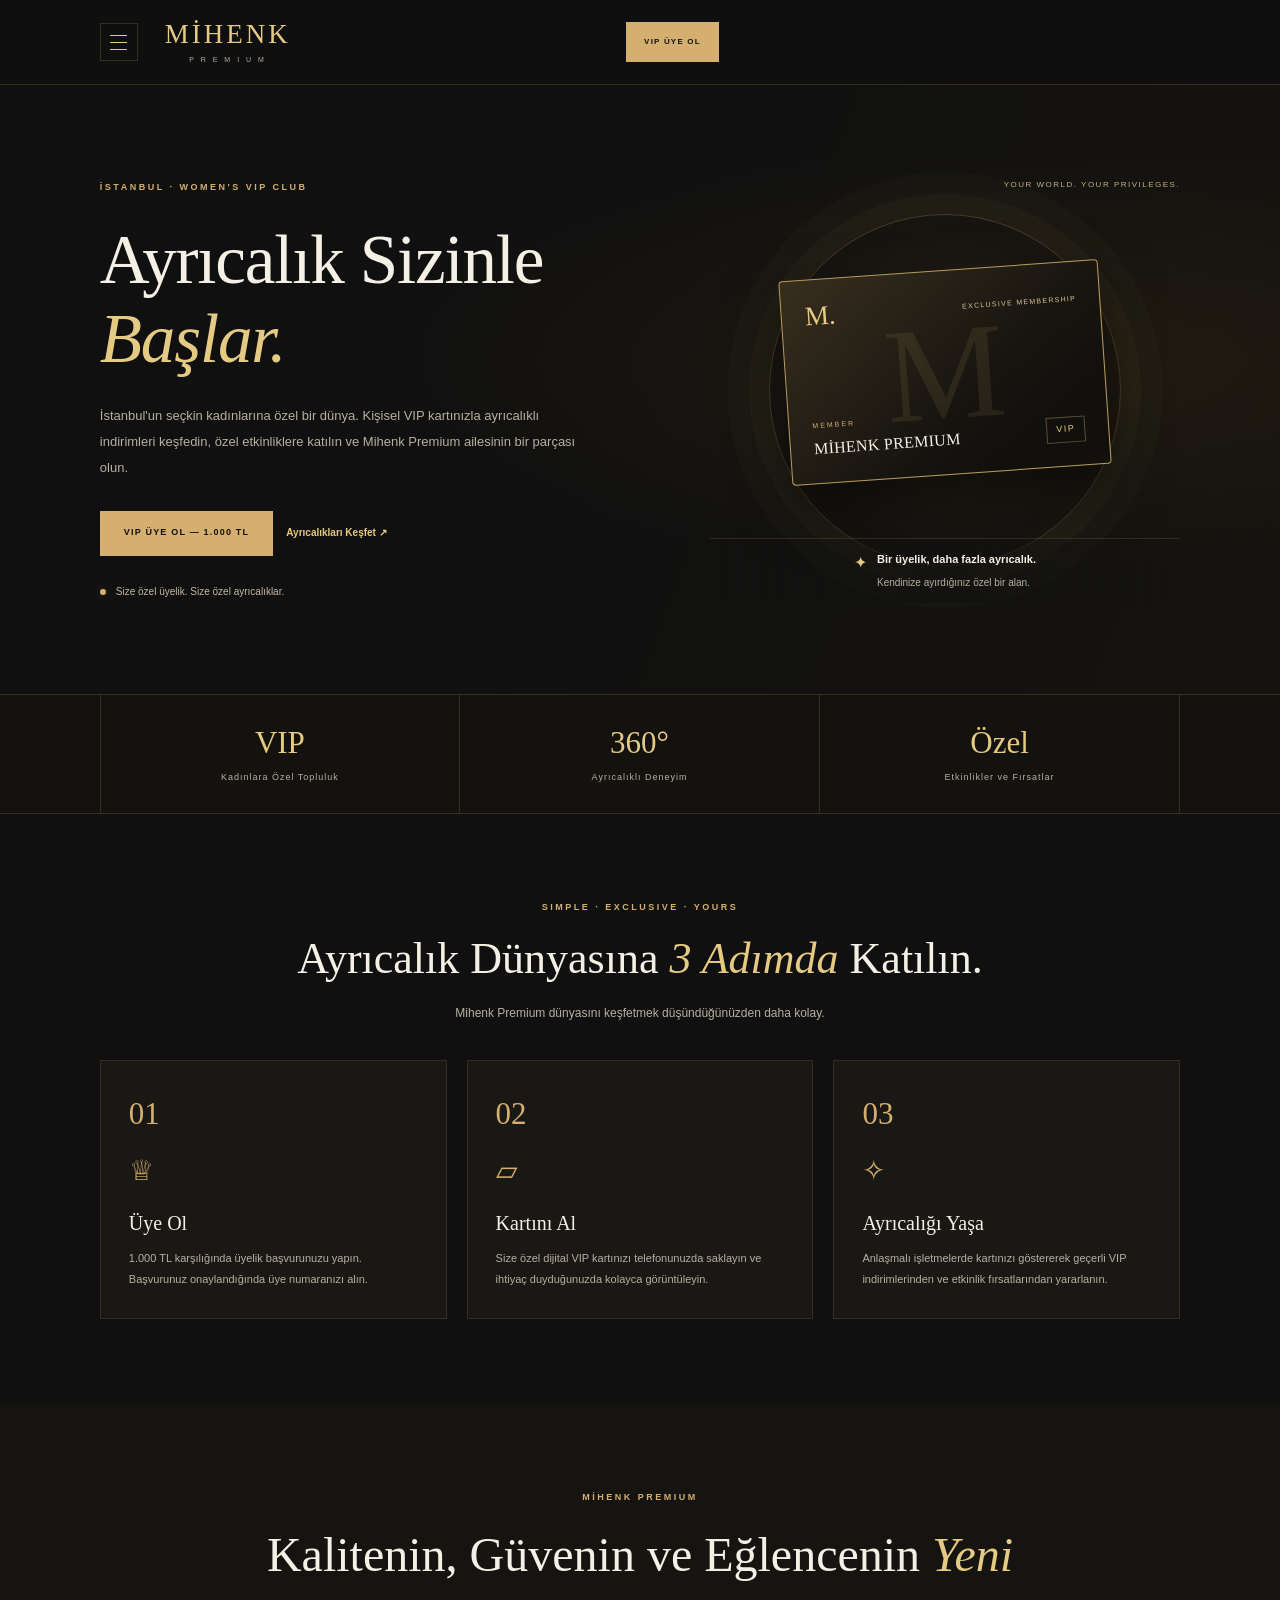
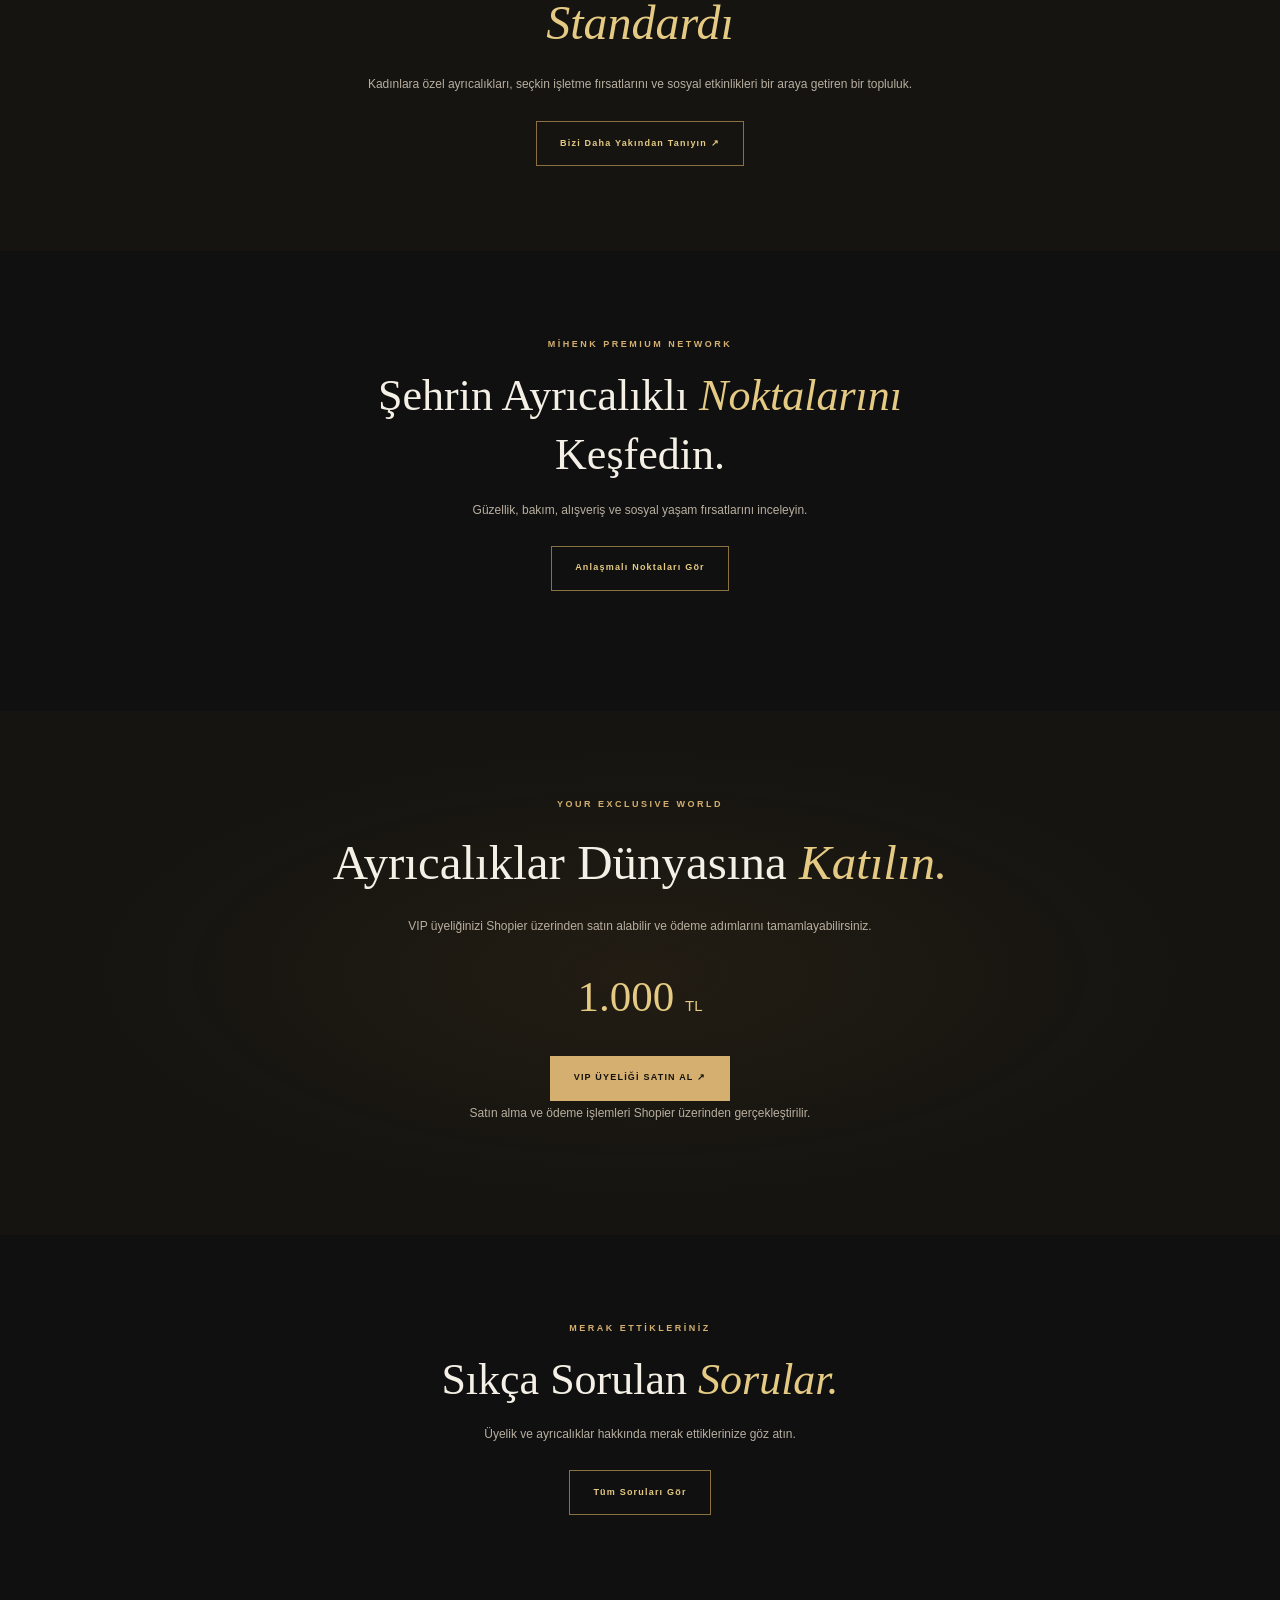
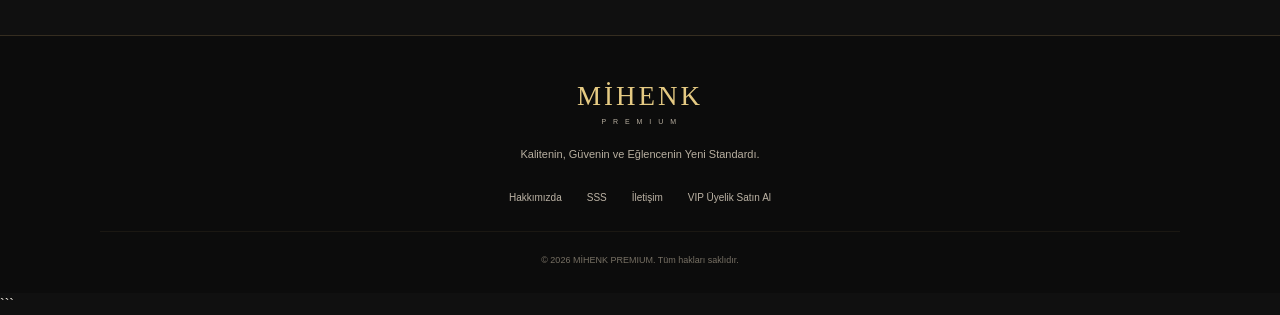
==== commit 9aff447d: "Add Shopier purchase links" ====
--- a/index.html
+++ b/index.html
@@ -1,4 +1,3 @@
-
 <!DOCTYPE html>
 <html lang="tr">
 <head>
@@ -31,7 +30,12 @@
     <a href="iletisim.html">İletişim</a>
   </nav>
 
-  <a class="button button-gold header-cta" href="iletisim.html">VIP ÜYE OL</a>
+  <a
+    class="button button-gold header-cta"
+    href="https://www.shopier.com/MIHENKPREMIUMVIP"
+    target="_blank"
+    rel="noopener noreferrer"
+  >VIP ÜYE OL</a>
 </header>
 
 <main>
@@ -49,8 +53,16 @@
       </p>
 
       <div class="hero-actions">
-        <a class="button button-gold" href="iletisim.html">VIP ÜYE OL — 1.000 TL</a>
-        <a class="text-link" href="anlasmali-noktalar.html">Ayrıcalıkları Keşfet ↗</a>
+        <a
+          class="button button-gold"
+          href="https://www.shopier.com/MIHENKPREMIUMVIP"
+          target="_blank"
+          rel="noopener noreferrer"
+        >VIP ÜYE OL — 1.000 TL</a>
+
+        <a class="text-link" href="anlasmali-noktalar.html">
+          Ayrıcalıkları Keşfet ↗
+        </a>
       </div>
 
       <div class="hero-trust">
@@ -145,7 +157,9 @@
         Kadınlara özel ayrıcalıkları, seçkin işletme fırsatlarını ve
         sosyal etkinlikleri bir araya getiren bir topluluk.
       </p>
-      <a class="button button-outline" href="hakkimizda.html">Bizi Daha Yakından Tanıyın ↗</a>
+      <a class="button button-outline" href="hakkimizda.html">
+        Bizi Daha Yakından Tanıyın ↗
+      </a>
     </div>
   </section>
 
@@ -154,7 +168,9 @@
       <p class="eyebrow">MİHENK PREMIUM NETWORK</p>
       <h2>Şehrin Ayrıcalıklı <span>Noktalarını</span> Keşfedin.</h2>
       <p>Güzellik, bakım, alışveriş ve sosyal yaşam fırsatlarını inceleyin.</p>
-      <a class="button button-outline" href="anlasmali-noktalar.html">Anlaşmalı Noktaları Gör</a>
+      <a class="button button-outline" href="anlasmali-noktalar.html">
+        Anlaşmalı Noktaları Gör
+      </a>
     </div>
   </section>
 
@@ -162,10 +178,20 @@
     <div class="membership-inner">
       <p class="eyebrow">YOUR EXCLUSIVE WORLD</p>
       <h2>Ayrıcalıklar Dünyasına <span>Katılın.</span></h2>
-      <p>VIP üyelik hakkında bilgi almak ve başvurunuzu başlatmak için bizimle iletişime geçin.</p>
+      <p>VIP üyeliğinizi Shopier üzerinden satın alabilir ve ödeme adımlarını tamamlayabilirsiniz.</p>
+
       <div class="membership-price">1.000 <span>TL</span></div>
-      <a class="button button-gold" href="iletisim.html">VIP ÜYELİK BAŞVURUSU ↗</a>
-      <p class="membership-note">Üyelik koşulları başvuru öncesinde açıklanacaktır.</p>
+
+      <a
+        class="button button-gold"
+        href="https://www.shopier.com/MIHENKPREMIUMVIP"
+        target="_blank"
+        rel="noopener noreferrer"
+      >VIP ÜYELİĞİ SATIN AL ↗</a>
+
+      <p class="membership-note">
+        Satın alma ve ödeme işlemleri Shopier üzerinden gerçekleştirilir.
+      </p>
     </div>
   </section>
 
@@ -184,12 +210,20 @@
     <span class="logo-main">MİHENK</span>
     <span class="logo-sub">P R E M I U M</span>
   </a>
+
   <p>Kalitenin, Güvenin ve Eğlencenin Yeni Standardı.</p>
+
   <div class="footer-links">
     <a href="hakkimizda.html">Hakkımızda</a>
     <a href="sss.html">SSS</a>
     <a href="iletisim.html">İletişim</a>
+    <a
+      href="https://www.shopier.com/MIHENKPREMIUMVIP"
+      target="_blank"
+      rel="noopener noreferrer"
+    >VIP Üyelik Satın Al</a>
   </div>
+
   <p class="copyright">© 2026 MİHENK PREMIUM. Tüm hakları saklıdır.</p>
 </footer>
 
@@ -231,3 +265,4 @@
 
 </body>
 </html>
+```
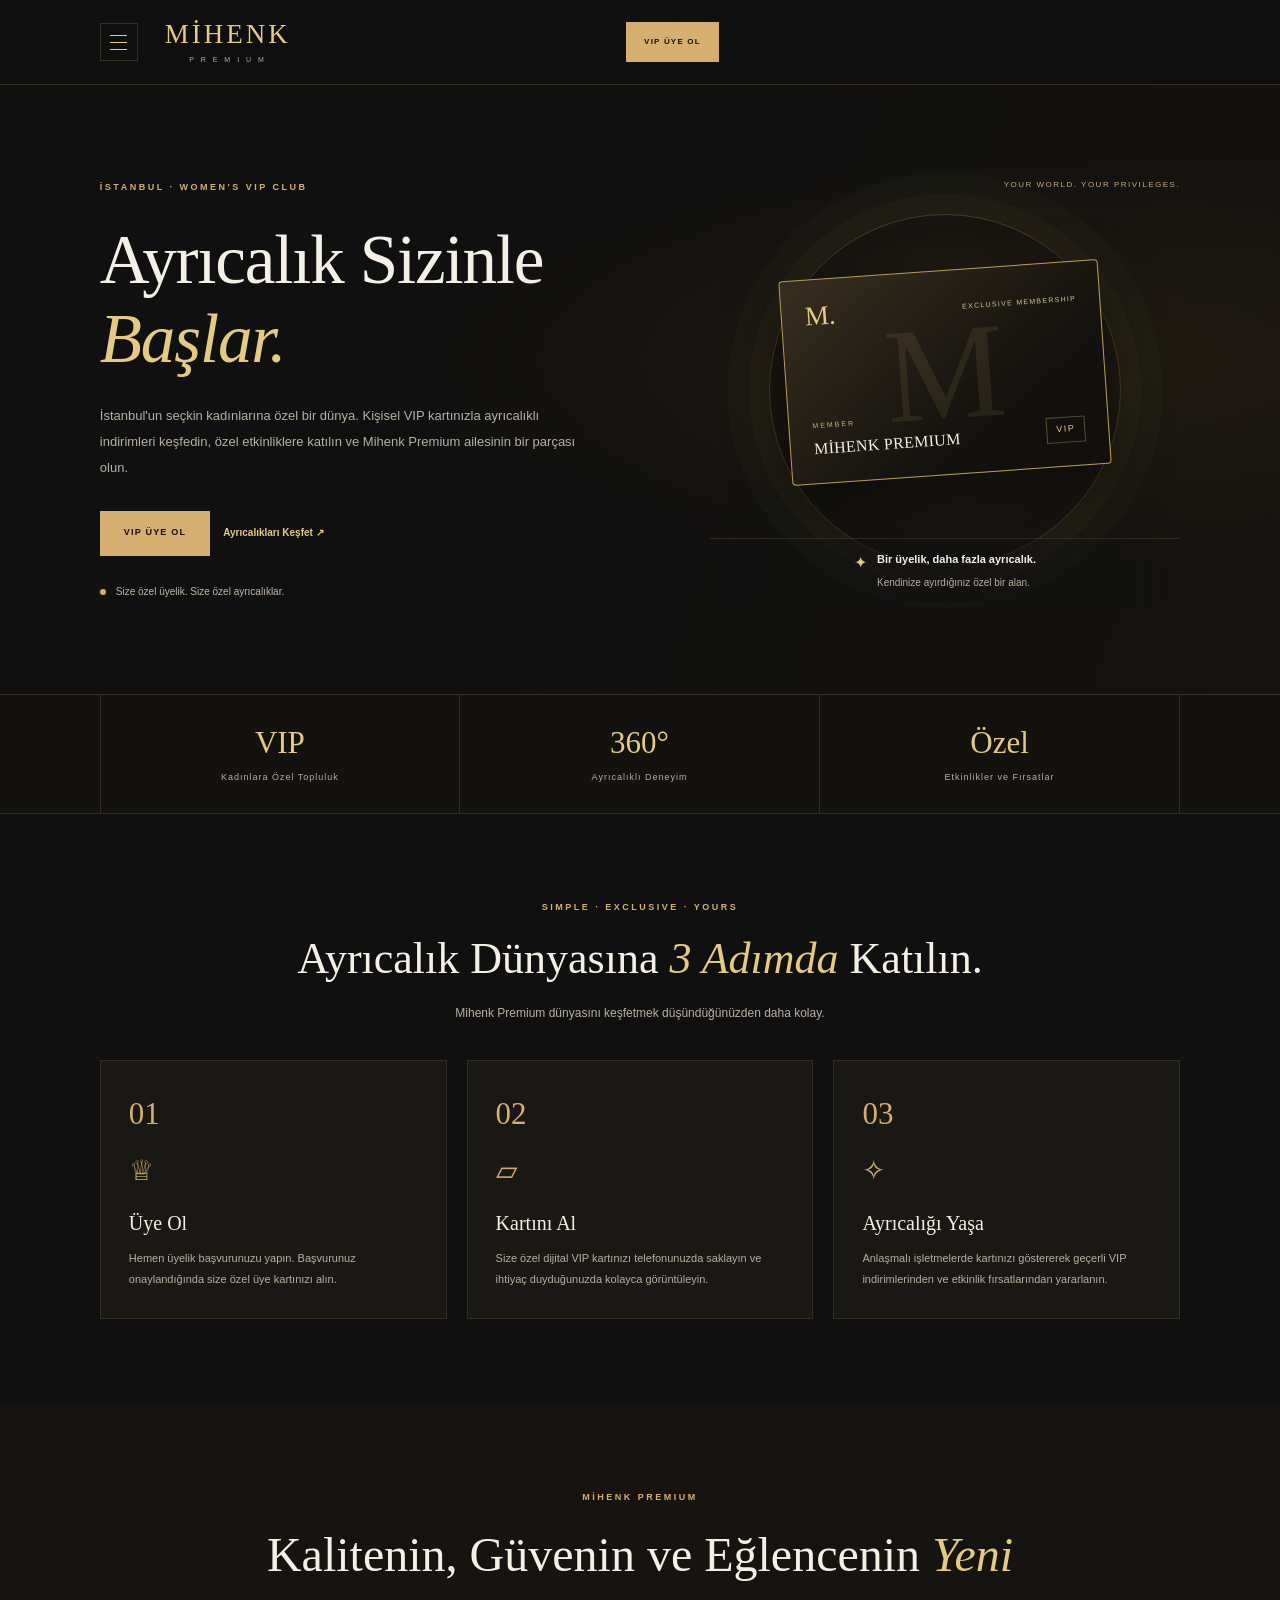
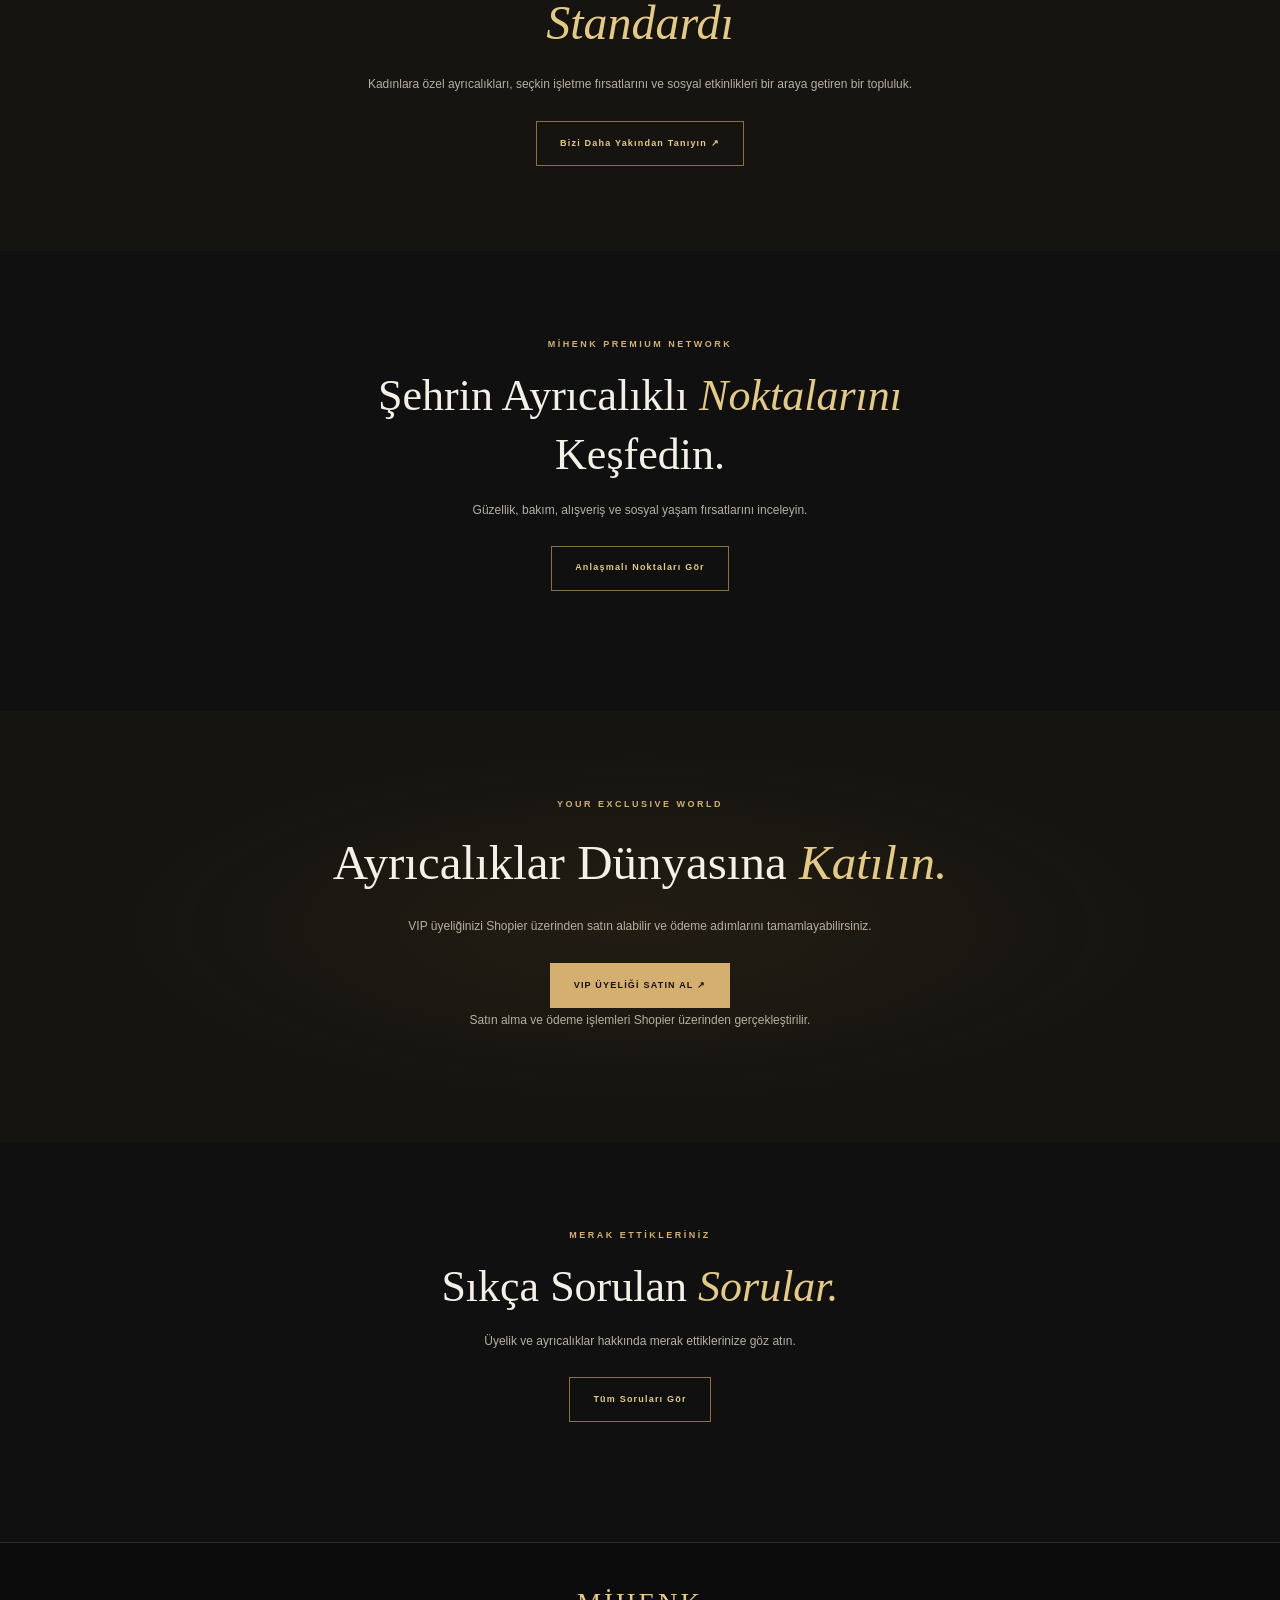
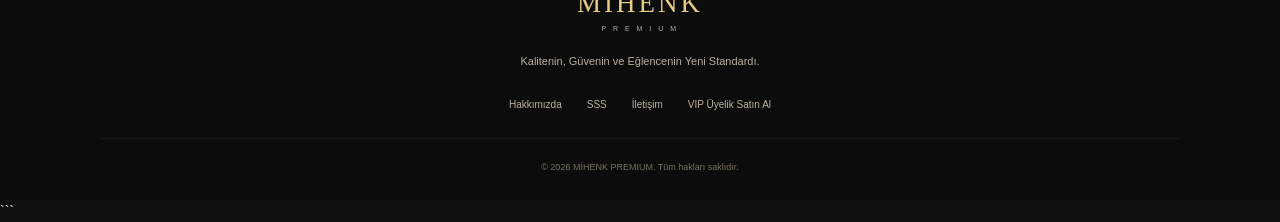
==== commit c088fcd1: "Update price VIP Card" ====
--- a/index.html
+++ b/index.html
@@ -58,7 +58,7 @@
           href="https://www.shopier.com/MIHENKPREMIUMVIP"
           target="_blank"
           rel="noopener noreferrer"
-        >VIP ÜYE OL — 1.000 TL</a>
+        >VIP ÜYE OL</a>
 
         <a class="text-link" href="anlasmali-noktalar.html">
           Ayrıcalıkları Keşfet ↗
@@ -130,7 +130,7 @@
         <span class="step-number">01</span>
         <span class="step-icon">♕</span>
         <h3>Üye Ol</h3>
-        <p>1.000 TL karşılığında üyelik başvurunuzu yapın. Başvurunuz onaylandığında üye numaranızı alın.</p>
+        <p>Hemen üyelik başvurunuzu yapın. Başvurunuz onaylandığında size özel üye kartınızı alın.</p>
       </article>
 
       <article class="step-card">
@@ -180,8 +180,6 @@
       <h2>Ayrıcalıklar Dünyasına <span>Katılın.</span></h2>
       <p>VIP üyeliğinizi Shopier üzerinden satın alabilir ve ödeme adımlarını tamamlayabilirsiniz.</p>
 
-      <div class="membership-price">1.000 <span>TL</span></div>
-
       <a
         class="button button-gold"
         href="https://www.shopier.com/MIHENKPREMIUMVIP"
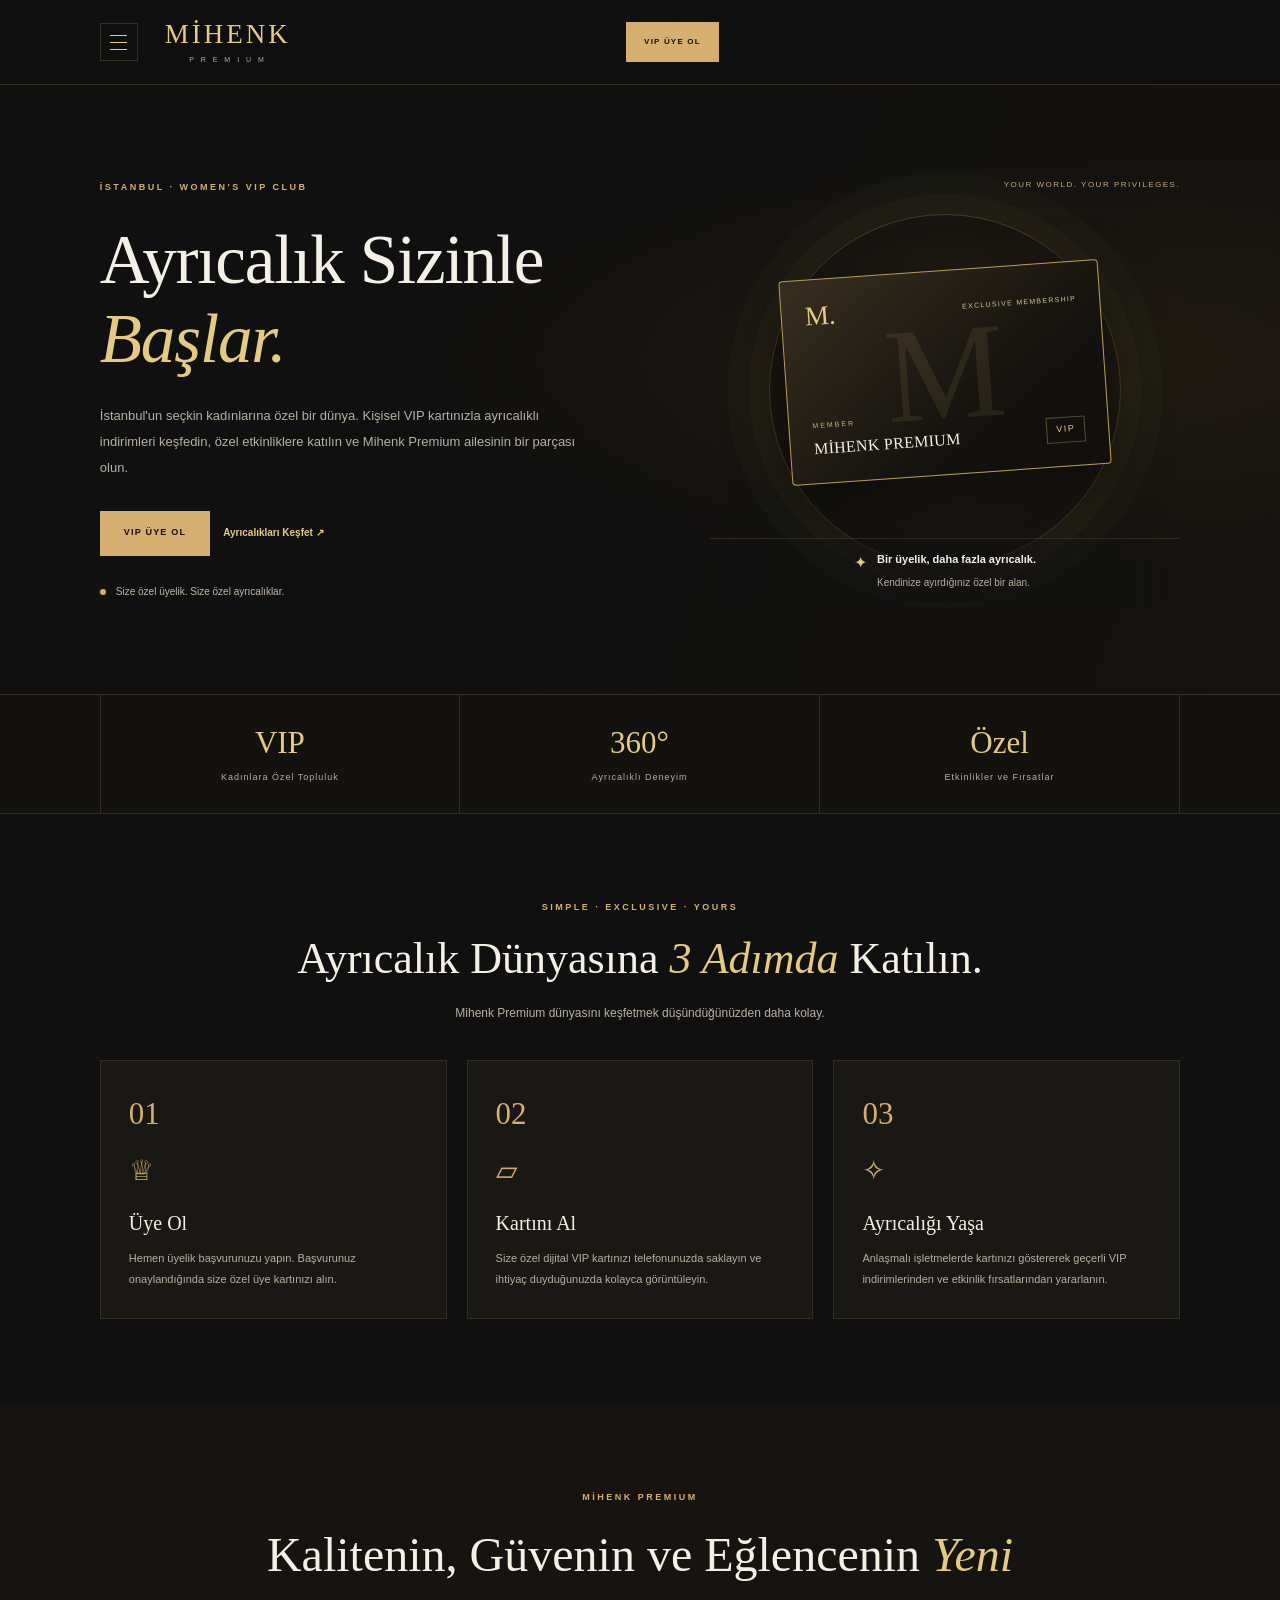
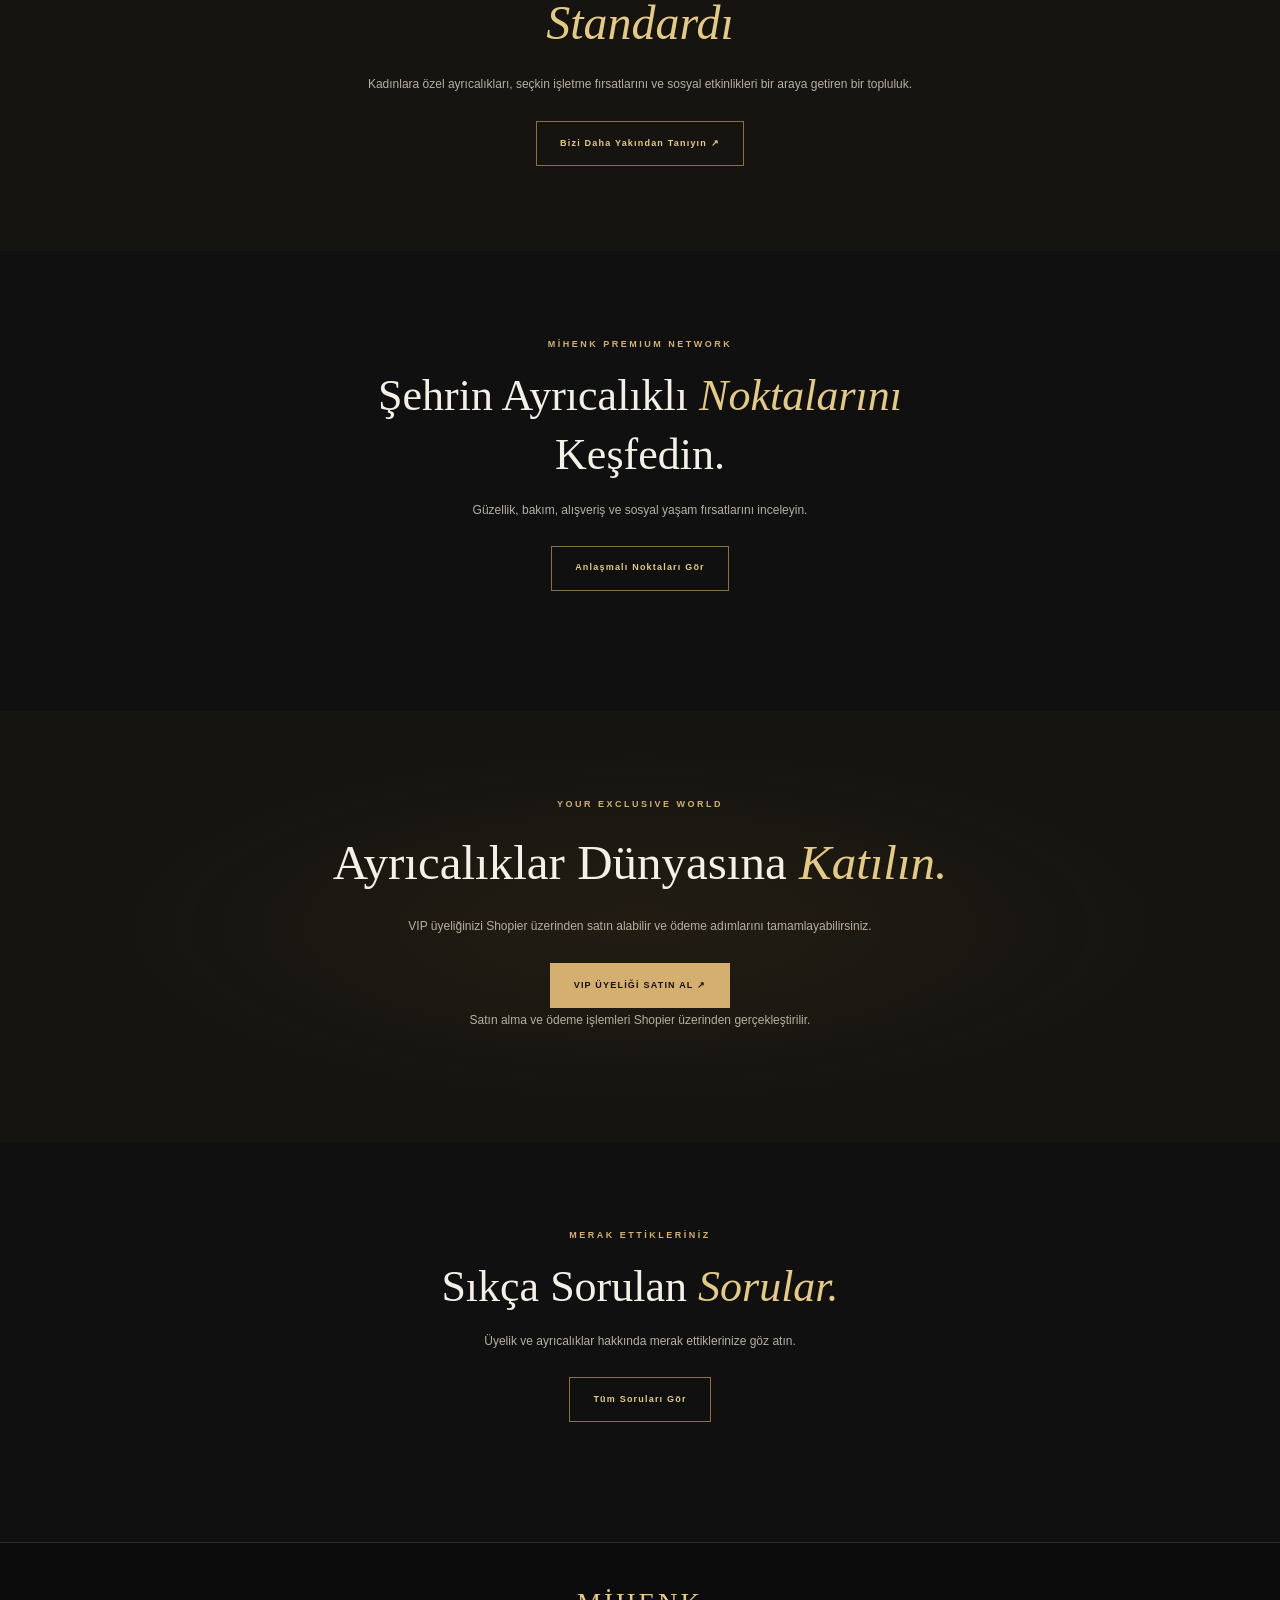
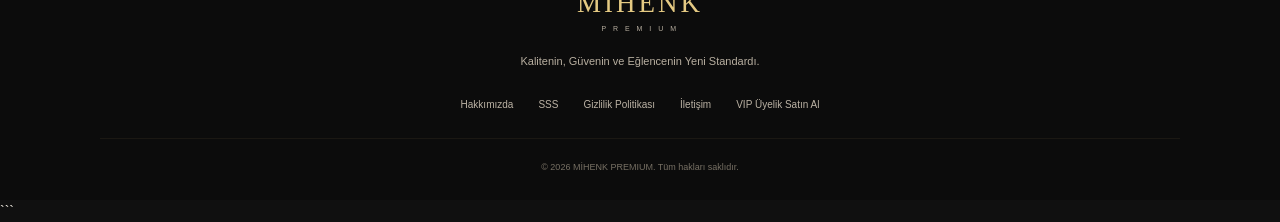
==== commit 68d653a4: "updated footer all sites" ====
--- a/index.html
+++ b/index.html
@@ -1,266 +1,308 @@
-<!DOCTYPE html>
+<!doctype html>
 <html lang="tr">
-<head>
-  <meta charset="UTF-8">
-  <meta name="viewport" content="width=device-width, initial-scale=1.0">
-  <meta name="theme-color" content="#101010">
-  <meta name="description" content="MİHENK PREMIUM ile İstanbul'da kadınlara özel VIP ayrıcalıkları, fırsatları ve etkinlikleri keşfedin.">
-  <title>MİHENK PREMIUM | Ana Sayfa</title>
-  <link rel="stylesheet" href="style.css">
-</head>
-<body>
-
-<header class="site-header">
-  <button class="menu-toggle" id="menuToggle" aria-label="Menüyü aç" aria-expanded="false" aria-controls="mainNav" type="button">
-    <span></span><span></span><span></span>
-  </button>
-
-  <a class="logo" href="index.html">
-    <span class="logo-main">MİHENK</span>
-    <span class="logo-sub">P R E M I U M</span>
-  </a>
-
-  <nav class="main-nav" id="mainNav">
-    <a href="index.html">Ana Sayfa</a>
-    <a href="hakkimizda.html">Hakkımızda</a>
-    <a href="anlasmali-noktalar.html">Anlaşmalı Noktalar</a>
-    <a href="magaza.html">Mağaza</a>
-    <a href="etkinlikler.html">Etkinlikler</a>
-    <a href="sss.html">SSS</a>
-    <a href="iletisim.html">İletişim</a>
-  </nav>
-
-  <a
-    class="button button-gold header-cta"
-    href="https://www.shopier.com/MIHENKPREMIUMVIP"
-    target="_blank"
-    rel="noopener noreferrer"
-  >VIP ÜYE OL</a>
-</header>
-
-<main>
-  <section class="hero">
-    <div class="hero-content">
-      <p class="eyebrow">İSTANBUL · WOMEN'S VIP CLUB</p>
-
-      <h1>Ayrıcalık Sizinle <span>Başlar.</span></h1>
-
-      <p class="hero-description">
-        İstanbul'un seçkin kadınlarına özel bir dünya.
-        Kişisel VIP kartınızla ayrıcalıklı indirimleri keşfedin,
-        özel etkinliklere katılın ve Mihenk Premium ailesinin
-        bir parçası olun.
-      </p>
-
-      <div class="hero-actions">
+  <head>
+    <meta charset="UTF-8" />
+    <meta name="viewport" content="width=device-width, initial-scale=1.0" />
+    <meta name="theme-color" content="#101010" />
+    <meta
+      name="description"
+      content="MİHENK PREMIUM, İstanbul'da kadınlara özel VIP üyelik, dijital üye kartı, anlaşmalı işletme ayrıcalıkları ve özel etkinlik fırsatlarını bir araya getirir."
+    />
+    <title>MİHENK PREMIUM | İstanbul Kadınlara Özel VIP Üyelik</title>
+    <script type="application/ld+json">
+      {
+        "@context": "https://schema.org",
+        "@type": "Organization",
+        "name": "MİHENK PREMIUM",
+        "url": "https://mihenkpremium.com/",
+        "description": "İstanbul'da kadınlara özel VIP üyelik, dijital üye kartı, anlaşmalı işletme ayrıcalıkları ve özel etkinlik fırsatları sunan topluluk."
+      }
+    </script>
+    <link rel="stylesheet" href="style.css" />
+  </head>
+  <body>
+    <header class="site-header">
+      <button
+        class="menu-toggle"
+        id="menuToggle"
+        aria-label="Menüyü aç"
+        aria-expanded="false"
+        aria-controls="mainNav"
+        type="button"
+      >
+        <span></span><span></span><span></span>
+      </button>
+
+      <a class="logo" href="index.html">
+        <span class="logo-main">MİHENK</span>
+        <span class="logo-sub">P R E M I U M</span>
+      </a>
+
+      <nav class="main-nav" id="mainNav">
+        <a href="index.html">Ana Sayfa</a>
+        <a href="hakkimizda.html">Hakkımızda</a>
+        <a href="anlasmali-noktalar.html">Anlaşmalı Noktalar</a>
+        <a href="magaza.html">Mağaza</a>
+        <a href="etkinlikler.html">Etkinlikler</a>
+        <a href="sss.html">SSS</a>
+        <a href="iletisim.html">İletişim</a>
+        <a href="gizlilik.html">Gizlilik Politikası</a>
+      </nav>
+
+      <a
+        class="button button-gold header-cta"
+        href="https://www.shopier.com/MIHENKPREMIUMVIP"
+        target="_blank"
+        rel="noopener noreferrer"
+        >VIP ÜYE OL</a
+      >
+    </header>
+
+    <main>
+      <section class="hero">
+        <div class="hero-content">
+          <p class="eyebrow">İSTANBUL · WOMEN'S VIP CLUB</p>
+
+          <h1>Ayrıcalık Sizinle <span>Başlar.</span></h1>
+
+          <p class="hero-description">
+            İstanbul'un seçkin kadınlarına özel bir dünya. Kişisel VIP
+            kartınızla ayrıcalıklı indirimleri keşfedin, özel etkinliklere
+            katılın ve Mihenk Premium ailesinin bir parçası olun.
+          </p>
+
+          <div class="hero-actions">
+            <a
+              class="button button-gold"
+              href="https://www.shopier.com/MIHENKPREMIUMVIP"
+              target="_blank"
+              rel="noopener noreferrer"
+              >VIP ÜYE OL</a
+            >
+
+            <a class="text-link" href="anlasmali-noktalar.html">
+              Ayrıcalıkları Keşfet ↗
+            </a>
+          </div>
+
+          <div class="hero-trust">
+            <span class="trust-dot"></span>
+            <span>Size özel üyelik. Size özel ayrıcalıklar.</span>
+          </div>
+        </div>
+
+        <div class="hero-visual">
+          <div class="card-glow"></div>
+
+          <div class="vip-card">
+            <div class="vip-card-top">
+              <span class="card-symbol">M.</span>
+              <span class="card-label">EXCLUSIVE MEMBERSHIP</span>
+            </div>
+
+            <div class="card-emblem">M</div>
+
+            <div class="vip-card-bottom">
+              <div>
+                <span class="card-small">MEMBER</span>
+                <p>MİHENK PREMIUM</p>
+              </div>
+              <span class="card-chip">VIP</span>
+            </div>
+          </div>
+
+          <div class="floating-label">
+            <span class="floating-icon">✦</span>
+            <div>
+              <strong>Bir üyelik, daha fazla ayrıcalık.</strong>
+              <p>Kendinize ayırdığınız özel bir alan.</p>
+            </div>
+          </div>
+
+          <p class="visual-caption">YOUR WORLD. YOUR PRIVILEGES.</p>
+        </div>
+      </section>
+
+      <section class="stats-section">
+        <div class="stat-item">
+          <span class="stat-number">VIP</span>
+          <p>Kadınlara Özel Topluluk</p>
+        </div>
+        <div class="stat-item">
+          <span class="stat-number">360°</span>
+          <p>Ayrıcalıklı Deneyim</p>
+        </div>
+        <div class="stat-item">
+          <span class="stat-number">Özel</span>
+          <p>Etkinlikler ve Fırsatlar</p>
+        </div>
+      </section>
+
+      <section class="section-pad">
+        <div class="section-heading">
+          <p class="eyebrow">SIMPLE · EXCLUSIVE · YOURS</p>
+          <h2>Ayrıcalık Dünyasına <span>3 Adımda</span> Katılın.</h2>
+          <p>Mihenk Premium dünyasını keşfetmek düşündüğünüzden daha kolay.</p>
+        </div>
+
+        <div class="steps-grid">
+          <article class="step-card">
+            <span class="step-number">01</span>
+            <span class="step-icon">♕</span>
+            <h3>Üye Ol</h3>
+            <p>
+              Hemen üyelik başvurunuzu yapın. Başvurunuz onaylandığında size
+              özel üye kartınızı alın.
+            </p>
+          </article>
+
+          <article class="step-card">
+            <span class="step-number">02</span>
+            <span class="step-icon">▱</span>
+            <h3>Kartını Al</h3>
+            <p>
+              Size özel dijital VIP kartınızı telefonunuzda saklayın ve ihtiyaç
+              duyduğunuzda kolayca görüntüleyin.
+            </p>
+          </article>
+
+          <article class="step-card">
+            <span class="step-number">03</span>
+            <span class="step-icon">✧</span>
+            <h3>Ayrıcalığı Yaşa</h3>
+            <p>
+              Anlaşmalı işletmelerde kartınızı göstererek geçerli VIP
+              indirimlerinden ve etkinlik fırsatlarından yararlanın.
+            </p>
+          </article>
+        </div>
+      </section>
+
+      <section class="section-pad home-about">
+        <div class="about-intro">
+          <p class="eyebrow">MİHENK PREMIUM</p>
+          <h2>Kalitenin, Güvenin ve Eğlencenin <span>Yeni Standardı</span></h2>
+          <p>
+            Kadınlara özel ayrıcalıkları, seçkin işletme fırsatlarını ve sosyal
+            etkinlikleri bir araya getiren bir topluluk.
+          </p>
+          <a class="button button-outline" href="hakkimizda.html">
+            Bizi Daha Yakından Tanıyın ↗
+          </a>
+        </div>
+      </section>
+
+      <section class="section-pad">
+        <div class="section-heading">
+          <p class="eyebrow">MİHENK PREMIUM NETWORK</p>
+          <h2>Şehrin Ayrıcalıklı <span>Noktalarını</span> Keşfedin.</h2>
+          <p>
+            Güzellik, bakım, alışveriş ve sosyal yaşam fırsatlarını inceleyin.
+          </p>
+          <a class="button button-outline" href="anlasmali-noktalar.html">
+            Anlaşmalı Noktaları Gör
+          </a>
+        </div>
+      </section>
+
+      <section class="membership-section section-pad">
+        <div class="membership-inner">
+          <p class="eyebrow">YOUR EXCLUSIVE WORLD</p>
+          <h2>Ayrıcalıklar Dünyasına <span>Katılın.</span></h2>
+          <p>
+            VIP üyeliğinizi Shopier üzerinden satın alabilir ve ödeme adımlarını
+            tamamlayabilirsiniz.
+          </p>
+
+          <a
+            class="button button-gold"
+            href="https://www.shopier.com/MIHENKPREMIUMVIP"
+            target="_blank"
+            rel="noopener noreferrer"
+            >VIP ÜYELİĞİ SATIN AL ↗</a
+          >
+
+          <p class="membership-note">
+            Satın alma ve ödeme işlemleri Shopier üzerinden gerçekleştirilir.
+          </p>
+        </div>
+      </section>
+
+      <section class="section-pad">
+        <div class="section-heading">
+          <p class="eyebrow">MERAK ETTİKLERİNİZ</p>
+          <h2>Sıkça Sorulan <span>Sorular.</span></h2>
+          <p>Üyelik ve ayrıcalıklar hakkında merak ettiklerinize göz atın.</p>
+          <a class="button button-outline" href="sss.html">Tüm Soruları Gör</a>
+        </div>
+      </section>
+    </main>
+
+    <footer class="site-footer">
+      <a class="logo" href="index.html">
+        <span class="logo-main">MİHENK</span>
+        <span class="logo-sub">P R E M I U M</span>
+      </a>
+
+      <p>Kalitenin, Güvenin ve Eğlencenin Yeni Standardı.</p>
+
+      <div class="footer-links">
+        <a href="hakkimizda.html">Hakkımızda</a>
+        <a href="sss.html">SSS</a>
+        <a href="gizlilik.html">Gizlilik Politikası</a>
+        <a href="iletisim.html">İletişim</a>
         <a
-          class="button button-gold"
           href="https://www.shopier.com/MIHENKPREMIUMVIP"
           target="_blank"
           rel="noopener noreferrer"
-        >VIP ÜYE OL</a>
-
-        <a class="text-link" href="anlasmali-noktalar.html">
-          Ayrıcalıkları Keşfet ↗
-        </a>
+          >VIP Üyelik Satın Al</a
+        >
       </div>
 
-      <div class="hero-trust">
-        <span class="trust-dot"></span>
-        <span>Size özel üyelik. Size özel ayrıcalıklar.</span>
-      </div>
-    </div>
-
-    <div class="hero-visual">
-      <div class="card-glow"></div>
-
-      <div class="vip-card">
-        <div class="vip-card-top">
-          <span class="card-symbol">M.</span>
-          <span class="card-label">EXCLUSIVE MEMBERSHIP</span>
-        </div>
-
-        <div class="card-emblem">M</div>
-
-        <div class="vip-card-bottom">
-          <div>
-            <span class="card-small">MEMBER</span>
-            <p>MİHENK PREMIUM</p>
-          </div>
-          <span class="card-chip">VIP</span>
-        </div>
-      </div>
-
-      <div class="floating-label">
-        <span class="floating-icon">✦</span>
-        <div>
-          <strong>Bir üyelik, daha fazla ayrıcalık.</strong>
-          <p>Kendinize ayırdığınız özel bir alan.</p>
-        </div>
-      </div>
-
-      <p class="visual-caption">YOUR WORLD. YOUR PRIVILEGES.</p>
-    </div>
-  </section>
-
-  <section class="stats-section">
-    <div class="stat-item">
-      <span class="stat-number">VIP</span>
-      <p>Kadınlara Özel Topluluk</p>
-    </div>
-    <div class="stat-item">
-      <span class="stat-number">360°</span>
-      <p>Ayrıcalıklı Deneyim</p>
-    </div>
-    <div class="stat-item">
-      <span class="stat-number">Özel</span>
-      <p>Etkinlikler ve Fırsatlar</p>
-    </div>
-  </section>
-
-  <section class="section-pad">
-    <div class="section-heading">
-      <p class="eyebrow">SIMPLE · EXCLUSIVE · YOURS</p>
-      <h2>Ayrıcalık Dünyasına <span>3 Adımda</span> Katılın.</h2>
-      <p>Mihenk Premium dünyasını keşfetmek düşündüğünüzden daha kolay.</p>
-    </div>
-
-    <div class="steps-grid">
-      <article class="step-card">
-        <span class="step-number">01</span>
-        <span class="step-icon">♕</span>
-        <h3>Üye Ol</h3>
-        <p>Hemen üyelik başvurunuzu yapın. Başvurunuz onaylandığında size özel üye kartınızı alın.</p>
-      </article>
-
-      <article class="step-card">
-        <span class="step-number">02</span>
-        <span class="step-icon">▱</span>
-        <h3>Kartını Al</h3>
-        <p>Size özel dijital VIP kartınızı telefonunuzda saklayın ve ihtiyaç duyduğunuzda kolayca görüntüleyin.</p>
-      </article>
-
-      <article class="step-card">
-        <span class="step-number">03</span>
-        <span class="step-icon">✧</span>
-        <h3>Ayrıcalığı Yaşa</h3>
-        <p>Anlaşmalı işletmelerde kartınızı göstererek geçerli VIP indirimlerinden ve etkinlik fırsatlarından yararlanın.</p>
-      </article>
-    </div>
-  </section>
-
-  <section class="section-pad home-about">
-    <div class="about-intro">
-      <p class="eyebrow">MİHENK PREMIUM</p>
-      <h2>Kalitenin, Güvenin ve Eğlencenin <span>Yeni Standardı</span></h2>
-      <p>
-        Kadınlara özel ayrıcalıkları, seçkin işletme fırsatlarını ve
-        sosyal etkinlikleri bir araya getiren bir topluluk.
-      </p>
-      <a class="button button-outline" href="hakkimizda.html">
-        Bizi Daha Yakından Tanıyın ↗
-      </a>
-    </div>
-  </section>
-
-  <section class="section-pad">
-    <div class="section-heading">
-      <p class="eyebrow">MİHENK PREMIUM NETWORK</p>
-      <h2>Şehrin Ayrıcalıklı <span>Noktalarını</span> Keşfedin.</h2>
-      <p>Güzellik, bakım, alışveriş ve sosyal yaşam fırsatlarını inceleyin.</p>
-      <a class="button button-outline" href="anlasmali-noktalar.html">
-        Anlaşmalı Noktaları Gör
-      </a>
-    </div>
-  </section>
-
-  <section class="membership-section section-pad">
-    <div class="membership-inner">
-      <p class="eyebrow">YOUR EXCLUSIVE WORLD</p>
-      <h2>Ayrıcalıklar Dünyasına <span>Katılın.</span></h2>
-      <p>VIP üyeliğinizi Shopier üzerinden satın alabilir ve ödeme adımlarını tamamlayabilirsiniz.</p>
-
-      <a
-        class="button button-gold"
-        href="https://www.shopier.com/MIHENKPREMIUMVIP"
-        target="_blank"
-        rel="noopener noreferrer"
-      >VIP ÜYELİĞİ SATIN AL ↗</a>
-
-      <p class="membership-note">
-        Satın alma ve ödeme işlemleri Shopier üzerinden gerçekleştirilir.
-      </p>
-    </div>
-  </section>
-
-  <section class="section-pad">
-    <div class="section-heading">
-      <p class="eyebrow">MERAK ETTİKLERİNİZ</p>
-      <h2>Sıkça Sorulan <span>Sorular.</span></h2>
-      <p>Üyelik ve ayrıcalıklar hakkında merak ettiklerinize göz atın.</p>
-      <a class="button button-outline" href="sss.html">Tüm Soruları Gör</a>
-    </div>
-  </section>
-</main>
-
-<footer class="site-footer">
-  <a class="logo" href="index.html">
-    <span class="logo-main">MİHENK</span>
-    <span class="logo-sub">P R E M I U M</span>
-  </a>
-
-  <p>Kalitenin, Güvenin ve Eğlencenin Yeni Standardı.</p>
-
-  <div class="footer-links">
-    <a href="hakkimizda.html">Hakkımızda</a>
-    <a href="sss.html">SSS</a>
-    <a href="iletisim.html">İletişim</a>
-    <a
-      href="https://www.shopier.com/MIHENKPREMIUMVIP"
-      target="_blank"
-      rel="noopener noreferrer"
-    >VIP Üyelik Satın Al</a>
-  </div>
-
-  <p class="copyright">© 2026 MİHENK PREMIUM. Tüm hakları saklıdır.</p>
-</footer>
-
-<script>
-  const menuToggle = document.getElementById("menuToggle");
-  const mainNav = document.getElementById("mainNav");
-
-  menuToggle.addEventListener("click", () => {
-    const isOpen = mainNav.classList.toggle("is-open");
-    menuToggle.setAttribute("aria-expanded", String(isOpen));
-    menuToggle.setAttribute("aria-label", isOpen ? "Menüyü kapat" : "Menüyü aç");
-  });
-
-  mainNav.querySelectorAll("a").forEach(link => {
-    link.addEventListener("click", () => {
-      mainNav.classList.remove("is-open");
-      menuToggle.setAttribute("aria-expanded", "false");
-      menuToggle.setAttribute("aria-label", "Menüyü aç");
-    });
-  });
-
-  document.addEventListener("click", event => {
-    if (!mainNav.contains(event.target) && !menuToggle.contains(event.target)) {
-      mainNav.classList.remove("is-open");
-      menuToggle.setAttribute("aria-expanded", "false");
-      menuToggle.setAttribute("aria-label", "Menüyü aç");
-    }
-  });
-
-  document.addEventListener("keydown", event => {
-    if (event.key === "Escape") {
-      mainNav.classList.remove("is-open");
-      menuToggle.setAttribute("aria-expanded", "false");
-      menuToggle.setAttribute("aria-label", "Menüyü aç");
-      menuToggle.focus();
-    }
-  });
-</script>
-
-</body>
+      <p class="copyright">© 2026 MİHENK PREMIUM. Tüm hakları saklıdır.</p>
+    </footer>
+
+    <script>
+      const menuToggle = document.getElementById("menuToggle");
+      const mainNav = document.getElementById("mainNav");
+
+      menuToggle.addEventListener("click", () => {
+        const isOpen = mainNav.classList.toggle("is-open");
+        menuToggle.setAttribute("aria-expanded", String(isOpen));
+        menuToggle.setAttribute(
+          "aria-label",
+          isOpen ? "Menüyü kapat" : "Menüyü aç",
+        );
+      });
+
+      mainNav.querySelectorAll("a").forEach((link) => {
+        link.addEventListener("click", () => {
+          mainNav.classList.remove("is-open");
+          menuToggle.setAttribute("aria-expanded", "false");
+          menuToggle.setAttribute("aria-label", "Menüyü aç");
+        });
+      });
+
+      document.addEventListener("click", (event) => {
+        if (
+          !mainNav.contains(event.target) &&
+          !menuToggle.contains(event.target)
+        ) {
+          mainNav.classList.remove("is-open");
+          menuToggle.setAttribute("aria-expanded", "false");
+          menuToggle.setAttribute("aria-label", "Menüyü aç");
+        }
+      });
+
+      document.addEventListener("keydown", (event) => {
+        if (event.key === "Escape") {
+          mainNav.classList.remove("is-open");
+          menuToggle.setAttribute("aria-expanded", "false");
+          menuToggle.setAttribute("aria-label", "Menüyü aç");
+          menuToggle.focus();
+        }
+      });
+    </script>
+  </body>
 </html>
-```+```
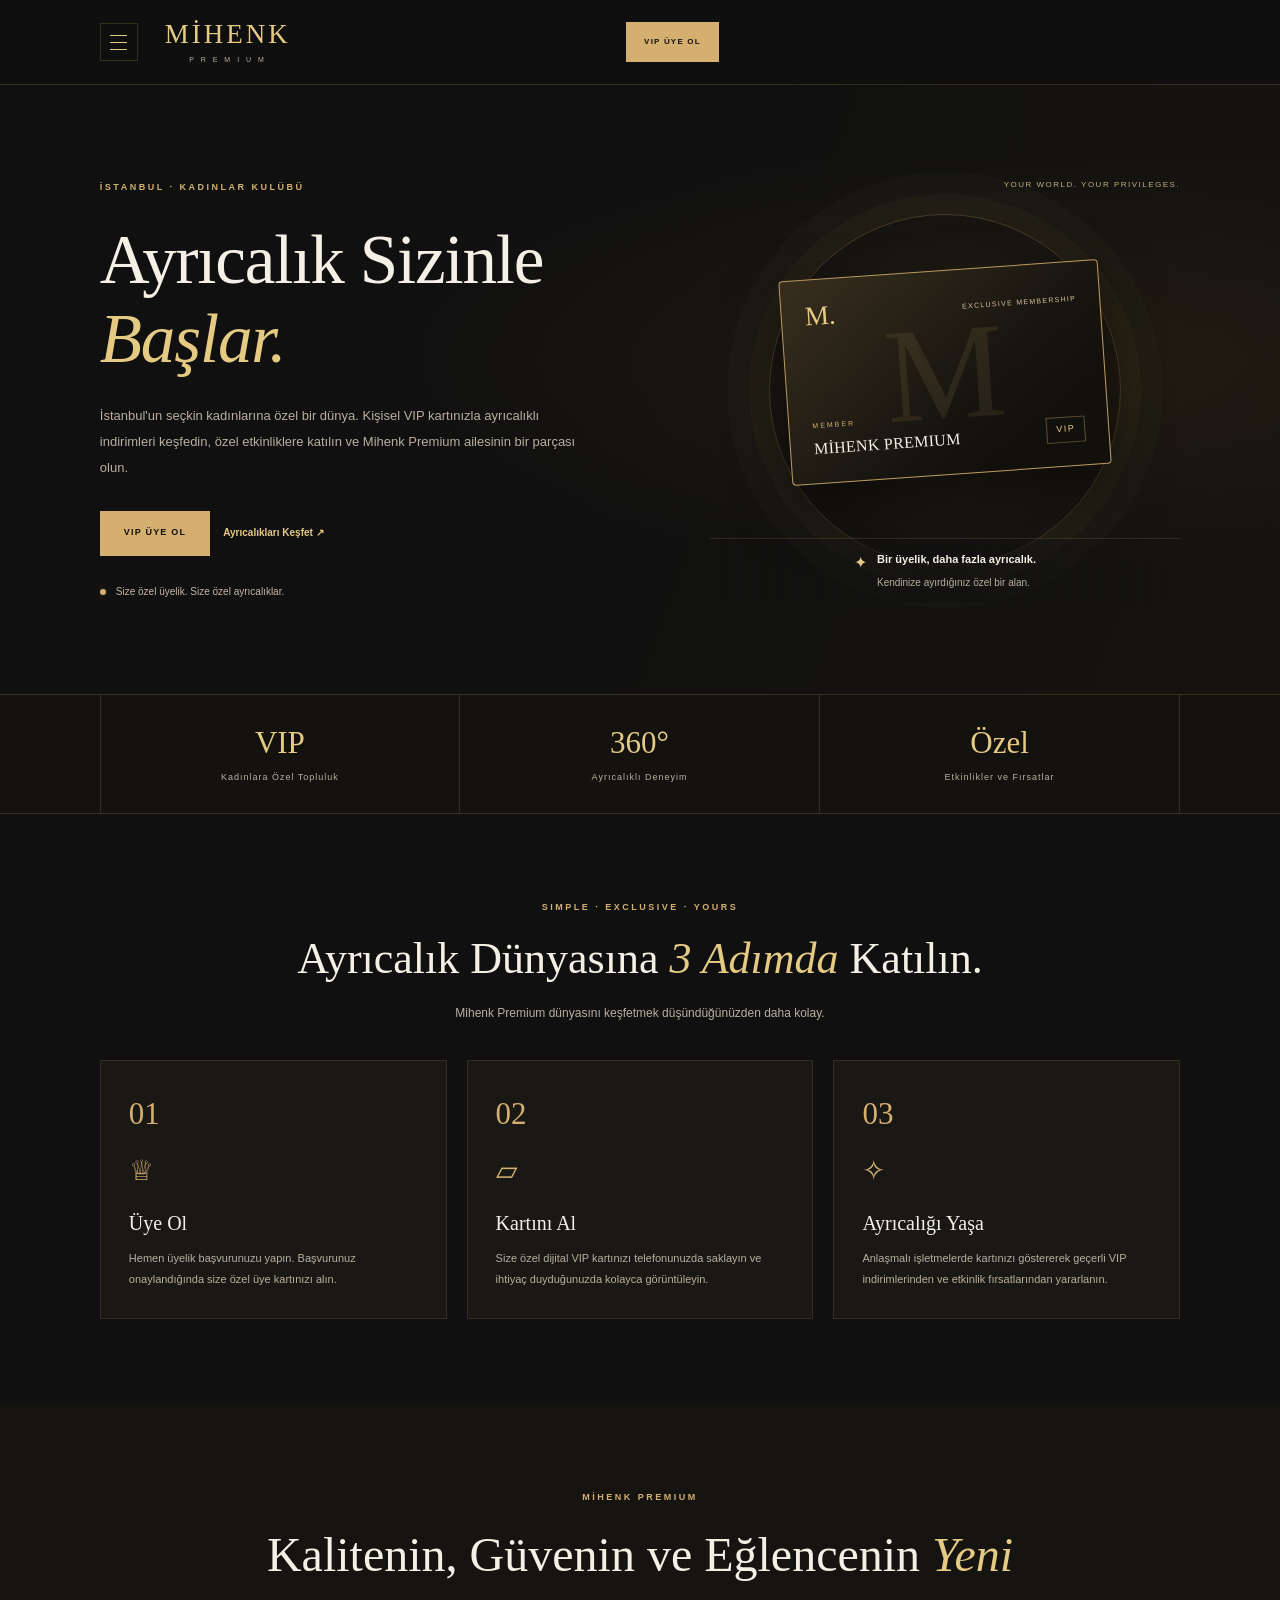
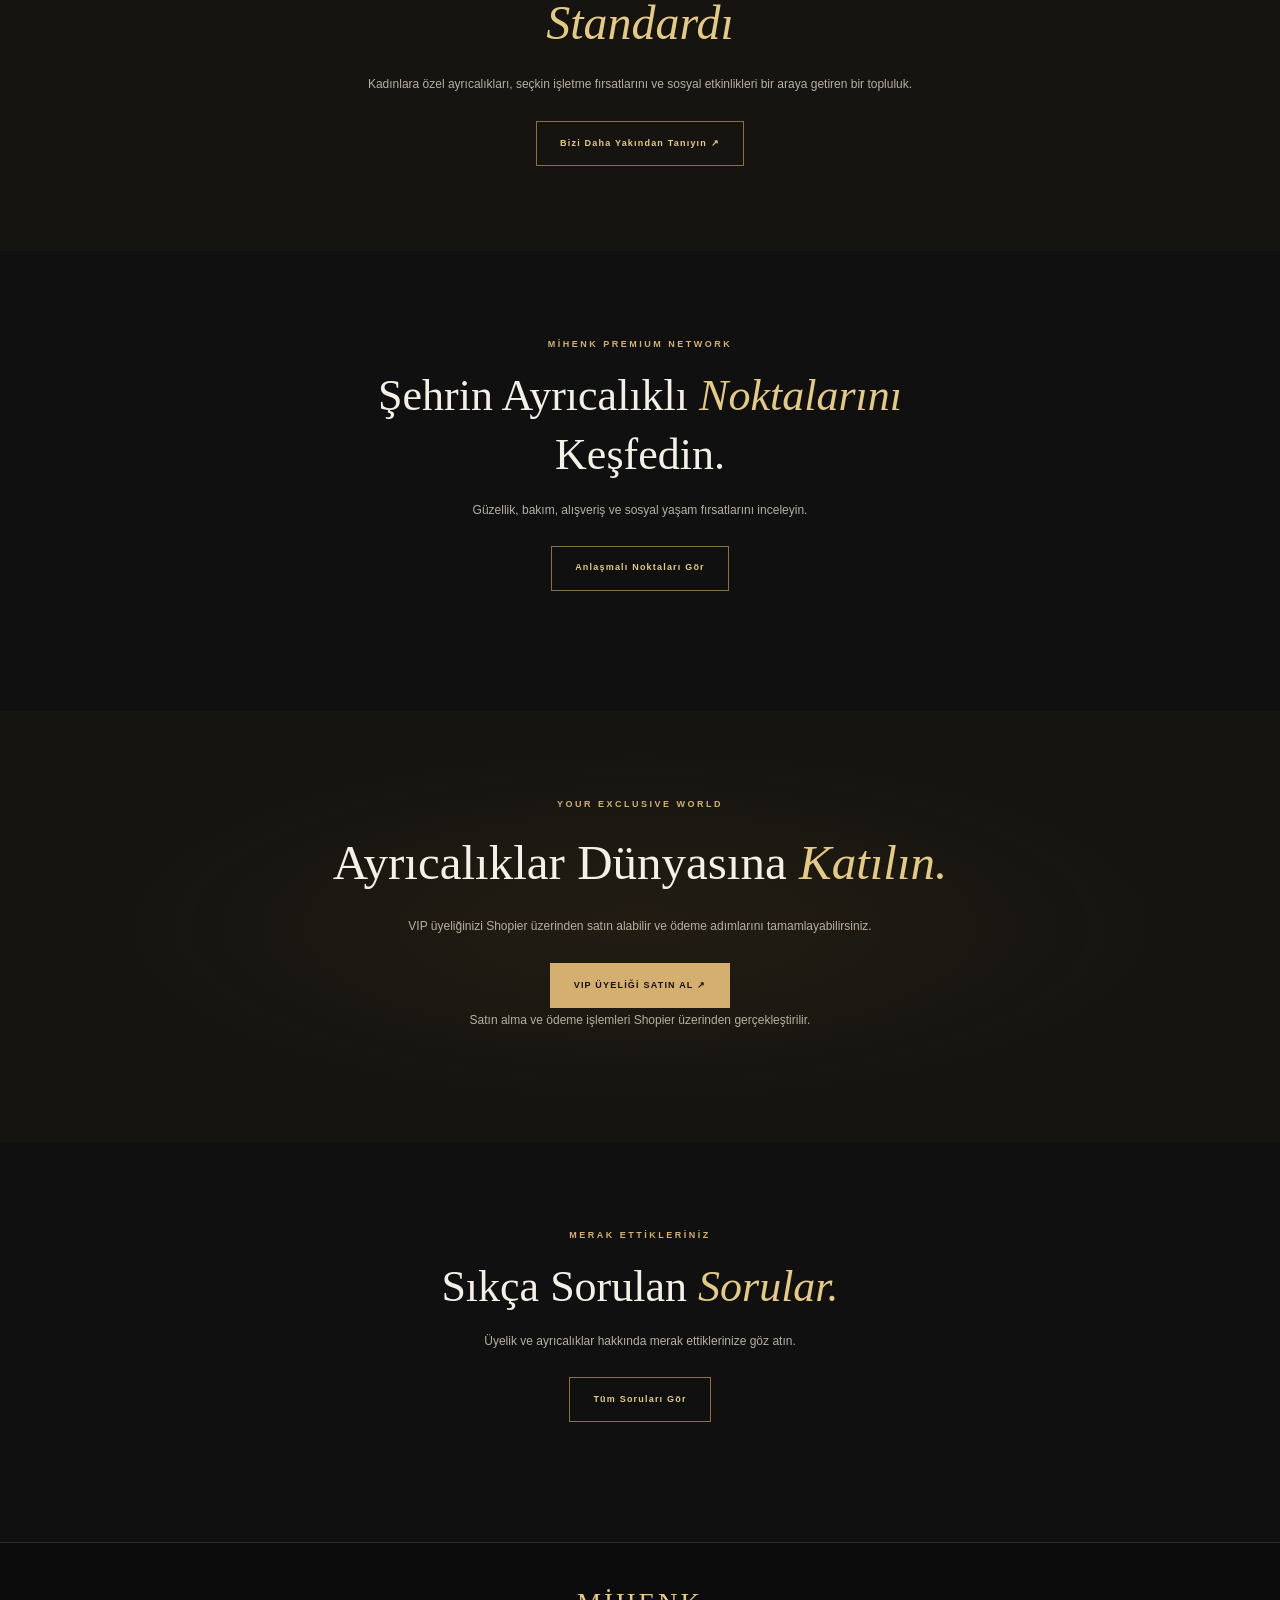
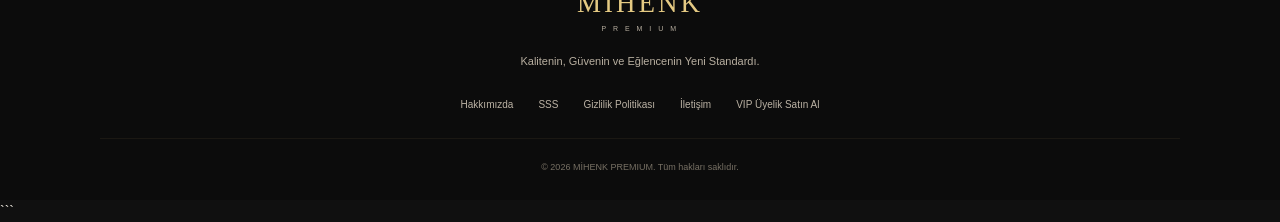
==== commit 46c9b960: "updated index site" ====
--- a/index.html
+++ b/index.html
@@ -61,7 +61,7 @@
     <main>
       <section class="hero">
         <div class="hero-content">
-          <p class="eyebrow">İSTANBUL · WOMEN'S VIP CLUB</p>
+          <p class="eyebrow">İSTANBUL · KADINLAR KULÜBÜ</p>
 
           <h1>Ayrıcalık Sizinle <span>Başlar.</span></h1>
 
